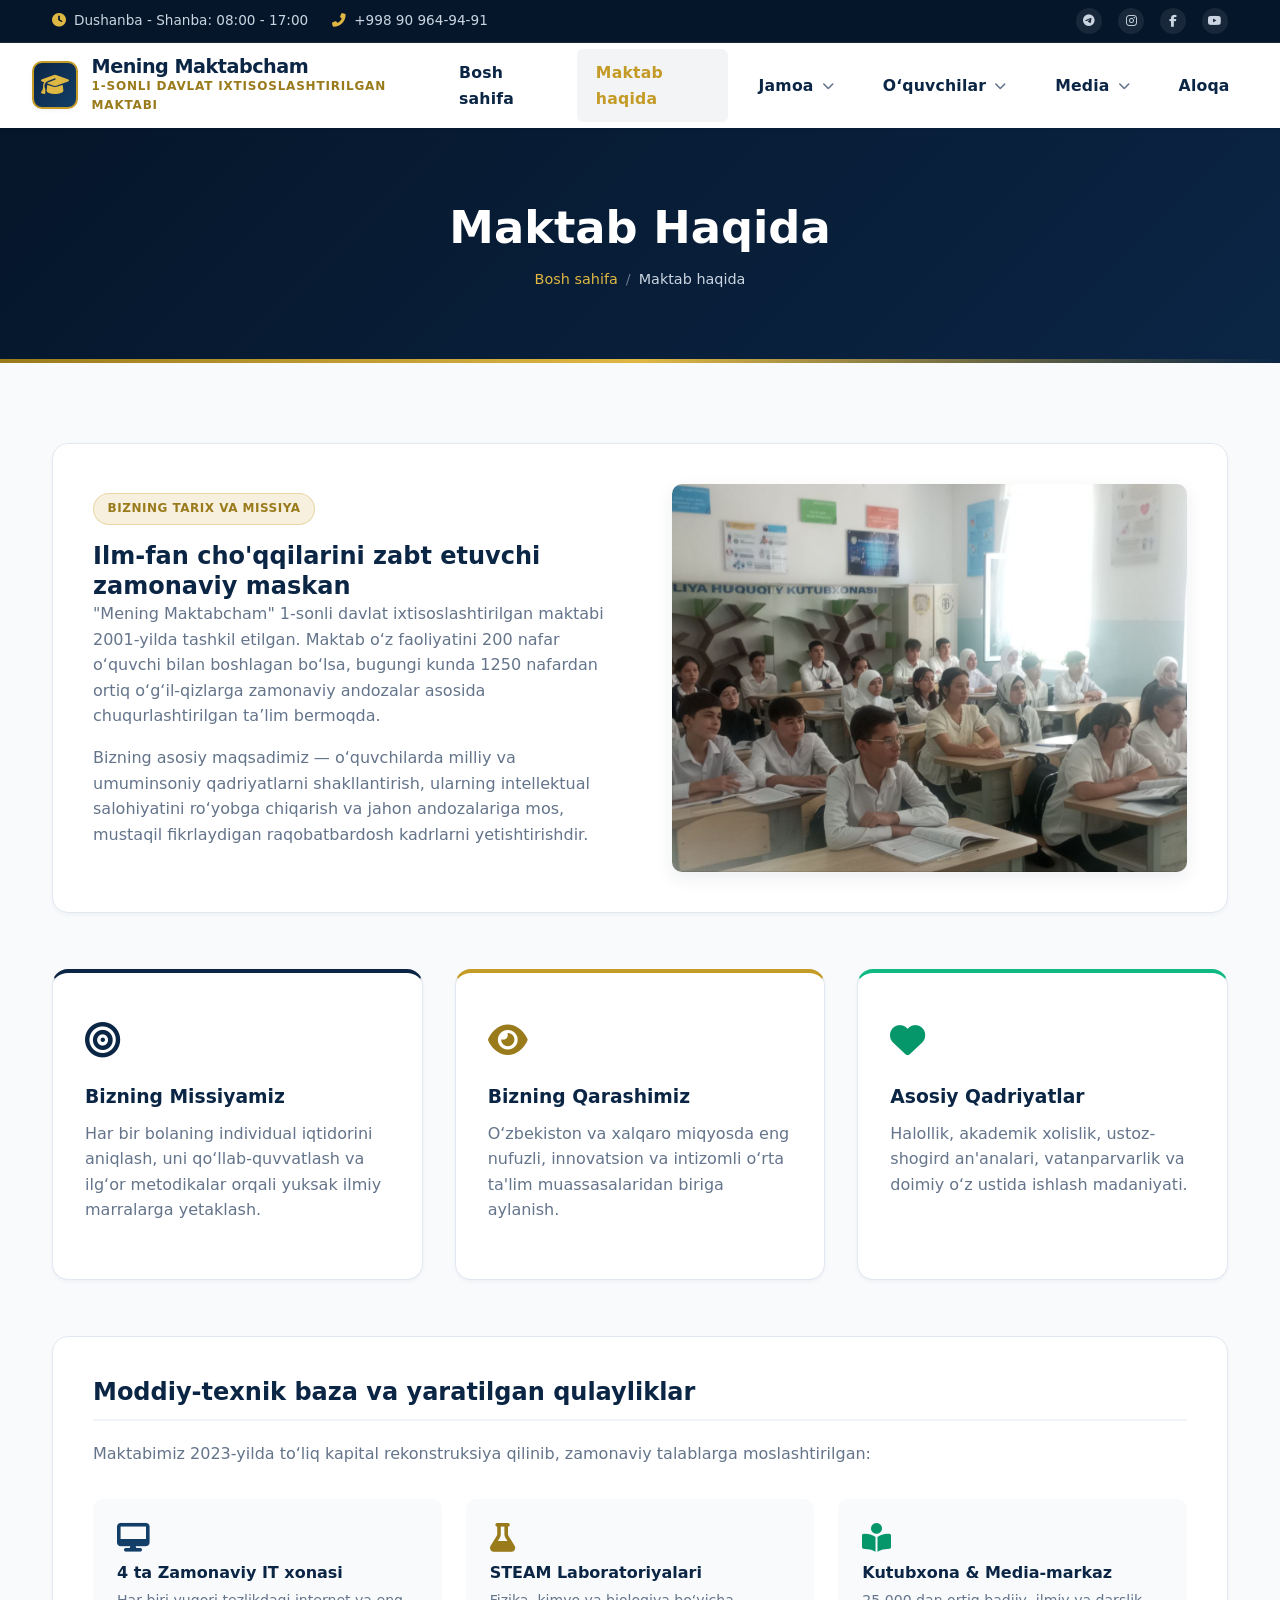
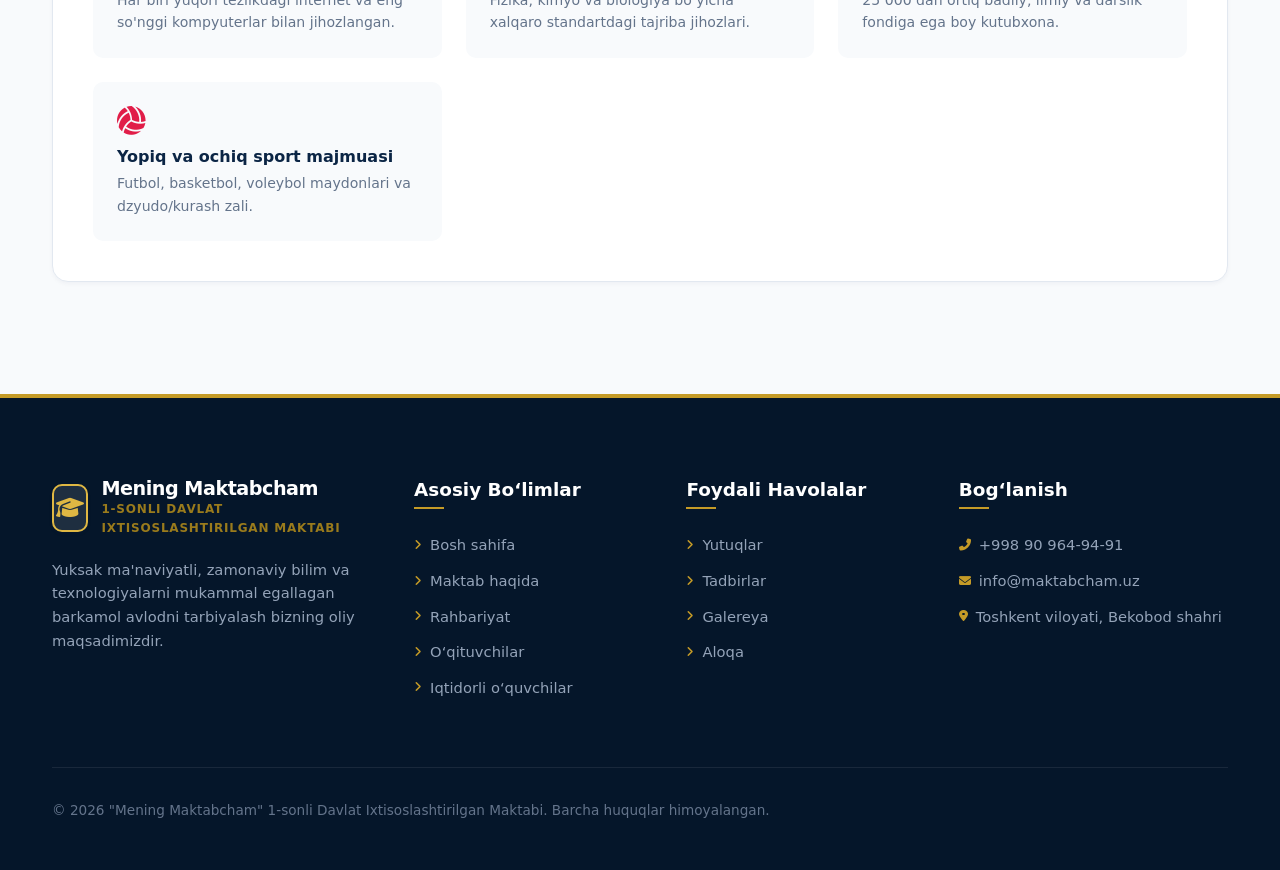
==== about.html @ 2c8b7057 "Add files via upload" ====
<!DOCTYPE html>
<html lang="uz">
<head>
  <meta charset="UTF-8">
  <meta name="viewport" content="width=device-width, initial-scale=1.0">
  <title>Maktab Haqida — Mening Maktabcham</title>
  <link rel="icon" type="image/svg+xml" href="data:image/svg+xml,<svg xmlns='http://www.w3.org/2000/svg' viewBox='0 0 24 24' fill='%23C59B27'><path d='M12 3L1 9l4 2.18v6L12 21l7-3.82v-6l2-1.09V17h2V9L12 3zm6.82 6L12 12.72 5.18 9 12 5.28 18.82 9zM17 15.99l-5 2.73-5-2.73v-3.72L12 15l5-2.73v3.72z'/></svg>">
  <link rel="stylesheet" href="https://cdnjs.cloudflare.com/ajax/libs/font-awesome/6.5.1/css/all.min.css">
  <link rel="stylesheet" href="css/style.css">
  <link rel="stylesheet" href="css/responsive.css">
</head>
<body>

  <!-- TOPBAR -->
  <div class="topbar">
    <div class="container">
      <div class="topbar-info">
        <span><i class="fas fa-clock"></i> Dushanba - Shanba: 08:00 - 17:00</span>
        <a href="tel:+998909649491"><i class="fas fa-phone-alt"></i> +998 90 964-94-91</a>
      </div>
      <div class="topbar-social">
        <a href="https://t.me" target="_blank"><i class="fab fa-telegram-plane"></i></a>
        <a href="https://instagram.com" target="_blank"><i class="fab fa-instagram"></i></a>
        <a href="https://facebook.com" target="_blank"><i class="fab fa-facebook-f"></i></a>
        <a href="https://youtube.com" target="_blank"><i class="fab fa-youtube"></i></a>
      </div>
    </div>
  </div>

  <!-- NAVBAR -->
  <header class="navbar-wrapper">
    <div class="container">
      <nav class="navbar">
        <a href="index.html" class="logo">
          <div class="logo-icon"><i class="fas fa-graduation-cap"></i></div>
          <div class="logo-text">
            <span class="logo-title">Mening Maktabcham</span>
            <span class="logo-subtitle">1-sonli Davlat Ixtisoslashtirilgan Maktabi</span>
          </div>
        </a>

        <ul class="nav-menu">
          <li class="nav-item"><a href="index.html" class="nav-link">Bosh sahifa</a></li>
          <li class="nav-item active"><a href="about.html" class="nav-link">Maktab haqida</a></li>
          <li class="nav-item has-dropdown">
            <a href="#" class="nav-link">Jamoa <i class="fas fa-chevron-down"></i></a>
            <ul class="dropdown-menu">
              <li><a href="management.html" class="dropdown-item"><i class="fas fa-user-tie"></i> Rahbariyat</a></li>
              <li><a href="teachers.html" class="dropdown-item"><i class="fas fa-chalkboard-teacher"></i> O‘qituvchilar</a></li>
            </ul>
          </li>
          <li class="nav-item has-dropdown">
            <a href="#" class="nav-link">O‘quvchilar <i class="fas fa-chevron-down"></i></a>
            <ul class="dropdown-menu">
              <li><a href="students.html" class="dropdown-item"><i class="fas fa-user-graduate"></i> Iqtidorli o‘quvchilar</a></li>
              <li><a href="achievements.html" class="dropdown-item"><i class="fas fa-award"></i> Yutuqlar</a></li>
              <li><a href="events.html" class="dropdown-item"><i class="fas fa-calendar-alt"></i> Tadbirlar</a></li>
            </ul>
          </li>
          <li class="nav-item has-dropdown">
            <a href="#" class="nav-link">Media <i class="fas fa-chevron-down"></i></a>
            <ul class="dropdown-menu">
              <li><a href="gallery.html" class="dropdown-item"><i class="fas fa-images"></i> Galereya</a></li>
            </ul>
          </li>
          <li class="nav-item"><a href="contact.html" class="nav-link">Aloqa</a></li>
        </ul>

        <div class="nav-actions">
          <button class="mobile-toggle" aria-label="Menyuni ochish"><i class="fas fa-bars"></i></button>
        </div>
      </nav>
    </div>
  </header>

  <!-- PAGE HEADER -->
  <section class="page-header">
    <div class="container">
      <h1 class="page-header-title">Maktab Haqida</h1>
      <div class="page-breadcrumbs">
        <a href="index.html">Bosh sahifa</a>
        <span class="sep">/</span>
        <span>Maktab haqida</span>
      </div>
    </div>
  </section>

  <!-- ASOSIY MAZMUN -->
  <main style="padding: 5rem 0;">
    <div class="container">
      
      <!-- Umumiy Ma'lumot -->
      <div class="content-box">
        <div class="about-grid">
          <div>
            <span class="badge badge-gold" style="margin-bottom: 1rem;">Bizning Tarix va Missiya</span>
            <h2>Ilm-fan cho'qqilarini zabt etuvchi zamonaviy maskan</h2>
            <p>
              "Mening Maktabcham" 1-sonli davlat ixtisoslashtirilgan maktabi 2001-yilda tashkil etilgan. Maktab o‘z faoliyatini 200 nafar o‘quvchi bilan boshlagan bo‘lsa, bugungi kunda 1250 nafardan ortiq o‘g‘il-qizlarga zamonaviy andozalar asosida chuqurlashtirilgan ta’lim bermoqda.
            </p>
            <p>
              Bizning asosiy maqsadimiz — o‘quvchilarda milliy va umuminsoniy qadriyatlarni shakllantirish, ularning intellektual salohiyatini ro‘yobga chiqarish va jahon andozalariga mos, mustaqil fikrlaydigan raqobatbardosh kadrlarni yetishtirishdir.
            </p>
          </div>
          <div>
            <img src="images/sinfxona-kutubxona-dars.jpg" alt="Maktab o'quvchilari dars jarayonida" style="border-radius: var(--radius-md); box-shadow: var(--shadow-md);">
          </div>
        </div>
      </div>

      <!-- Missiya, Qarash va Qadriyatlar (3 ta Ustun) -->
      <div style="display: grid; grid-template-columns: repeat(auto-fit, minmax(300px, 1fr)); gap: 2rem; margin: 3.5rem 0;">
        <div style="background: var(--bg-white); padding: 2.5rem 2rem; border-radius: var(--radius-lg); border: 1px solid var(--card-border); border-top: 4px solid var(--navy-primary); box-shadow: var(--shadow-sm);">
          <div style="font-size: 2.2rem; color: var(--navy-primary); margin-bottom: 1rem;"><i class="fas fa-bullseye"></i></div>
          <h3 style="margin-bottom: 0.75rem;">Bizning Missiyamiz</h3>
          <p>Har bir bolaning individual iqtidorini aniqlash, uni qo‘llab-quvvatlash va ilg‘or metodikalar orqali yuksak ilmiy marralarga yetaklash.</p>
        </div>

        <div style="background: var(--bg-white); padding: 2.5rem 2rem; border-radius: var(--radius-lg); border: 1px solid var(--card-border); border-top: 4px solid var(--gold-primary); box-shadow: var(--shadow-sm);">
          <div style="font-size: 2.2rem; color: var(--gold-dark); margin-bottom: 1rem;"><i class="fas fa-eye"></i></div>
          <h3 style="margin-bottom: 0.75rem;">Bizning Qarashimiz</h3>
          <p>O‘zbekiston va xalqaro miqyosda eng nufuzli, innovatsion va intizomli o‘rta ta'lim muassasalaridan biriga aylanish.</p>
        </div>

        <div style="background: var(--bg-white); padding: 2.5rem 2rem; border-radius: var(--radius-lg); border: 1px solid var(--card-border); border-top: 4px solid var(--emerald); box-shadow: var(--shadow-sm);">
          <div style="font-size: 2.2rem; color: var(--emerald-dark); margin-bottom: 1rem;"><i class="fas fa-heart"></i></div>
          <h3 style="margin-bottom: 0.75rem;">Asosiy Qadriyatlar</h3>
          <p>Halollik, akademik xolislik, ustoz-shogird an'analari, vatanparvarlik va doimiy o‘z ustida ishlash madaniyati.</p>
        </div>
      </div>

      <!-- Moddiy-texnik baza -->
      <div class="content-box">
        <h3>Moddiy-texnik baza va yaratilgan qulayliklar</h3>
        <p>Maktabimiz 2023-yilda to‘liq kapital rekonstruksiya qilinib, zamonaviy talablarga moslashtirilgan:</p>
        
        <div style="display: grid; grid-template-columns: repeat(auto-fit, minmax(260px, 1fr)); gap: 1.5rem; margin-top: 2rem;">
          <div style="background: var(--bg-light); padding: 1.5rem; border-radius: var(--radius-md);">
            <i class="fas fa-desktop" style="font-size: 1.8rem; color: var(--navy-light); margin-bottom: 0.75rem;"></i>
            <h4 style="margin-bottom: 0.35rem;">4 ta Zamonaviy IT xonasi</h4>
            <p style="font-size: 0.88rem; margin: 0;">Har biri yuqori tezlikdagi internet va eng so'nggi kompyuterlar bilan jihozlangan.</p>
          </div>

          <div style="background: var(--bg-light); padding: 1.5rem; border-radius: var(--radius-md);">
            <i class="fas fa-flask" style="font-size: 1.8rem; color: var(--gold-dark); margin-bottom: 0.75rem;"></i>
            <h4 style="margin-bottom: 0.35rem;">STEAM Laboratoriyalari</h4>
            <p style="font-size: 0.88rem; margin: 0;">Fizika, kimyo va biologiya bo‘yicha xalqaro standartdagi tajriba jihozlari.</p>
          </div>

          <div style="background: var(--bg-light); padding: 1.5rem; border-radius: var(--radius-md);">
            <i class="fas fa-book-reader" style="font-size: 1.8rem; color: var(--emerald-dark); margin-bottom: 0.75rem;"></i>
            <h4 style="margin-bottom: 0.35rem;">Kutubxona & Media-markaz</h4>
            <p style="font-size: 0.88rem; margin: 0;">25 000 dan ortiq badiiy, ilmiy va darslik fondiga ega boy kutubxona.</p>
          </div>

          <div style="background: var(--bg-light); padding: 1.5rem; border-radius: var(--radius-md);">
            <i class="fas fa-volleyball-ball" style="font-size: 1.8rem; color: #e11d48; margin-bottom: 0.75rem;"></i>
            <h4 style="margin-bottom: 0.35rem;">Yopiq va ochiq sport majmuasi</h4>
            <p style="font-size: 0.88rem; margin: 0;">Futbol, basketbol, voleybol maydonlari va dzyudo/kurash zali.</p>
          </div>
        </div>
      </div>

    </div>
  </main>

  <!-- FOOTER -->
  <footer class="footer">
    <div class="container">
      <div class="footer-grid">
        <div class="footer-brand">
          <a href="index.html" class="logo">
            <div class="logo-icon" style="background: rgba(255,255,255,0.1); border-color: var(--gold-light);">
              <i class="fas fa-graduation-cap"></i>
            </div>
            <div class="logo-text">
              <span class="logo-title">Mening Maktabcham</span>
              <span class="logo-subtitle">1-sonli Davlat Ixtisoslashtirilgan Maktabi</span>
            </div>
          </a>
          <p>Yuksak ma'naviyatli, zamonaviy bilim va texnologiyalarni mukammal egallagan barkamol avlodni tarbiyalash bizning oliy maqsadimizdir.</p>
        </div>

        <div class="footer-col">
          <h4>Asosiy Bo‘limlar</h4>
          <ul class="footer-links">
            <li><a href="index.html"><i class="fas fa-angle-right"></i> Bosh sahifa</a></li>
            <li><a href="about.html"><i class="fas fa-angle-right"></i> Maktab haqida</a></li>
            <li><a href="management.html"><i class="fas fa-angle-right"></i> Rahbariyat</a></li>
            <li><a href="teachers.html"><i class="fas fa-angle-right"></i> O‘qituvchilar</a></li>
            <li><a href="students.html"><i class="fas fa-angle-right"></i> Iqtidorli o‘quvchilar</a></li>
          </ul>
        </div>

        <div class="footer-col">
          <h4>Foydali Havolalar</h4>
          <ul class="footer-links">
            <li><a href="achievements.html"><i class="fas fa-angle-right"></i> Yutuqlar</a></li>
            <li><a href="events.html"><i class="fas fa-angle-right"></i> Tadbirlar</a></li>
            <li><a href="gallery.html"><i class="fas fa-angle-right"></i> Galereya</a></li>
            <li><a href="contact.html"><i class="fas fa-angle-right"></i> Aloqa</a></li>
          </ul>
        </div>

        <div class="footer-col">
          <h4>Bog‘lanish</h4>
          <ul class="footer-links">
            <li><a href="tel:+998909649491"><i class="fas fa-phone-alt"></i> +998 90 964-94-91</a></li>
            <li><a href="mailto:info@maktabcham.uz"><i class="fas fa-envelope"></i> info@maktabcham.uz</a></li>
            <li><a href="#"><i class="fas fa-map-marker-alt"></i> Toshkent viloyati, Bekobod shahri</a></li>
          </ul>
        </div>
      </div>

      <div class="footer-bottom">
        <p>&copy; 2026 "Mening Maktabcham" 1-sonli Davlat Ixtisoslashtirilgan Maktabi. Barcha huquqlar himoyalangan.</p>
      </div>
    </div>
  </footer>

  <script src="js/main.js"></script>
</body>
</html>
---- css/style.css ----
/* ==========================================================================
   MENING MAKTABCHAM - Modern Academic Style
   Asosiy CSS fayli
   ========================================================================== */

/* Lokal Zamonaviy Tizim Shriftlari (Sakrash va kechikishlarni bartaraf etish uchun) */
:root {
  /* Asosiy Ranglar */
  --navy-primary: #0B2545;
  --navy-dark: #05162A;
  --navy-light: #133E68;
  --navy-soft: #1D4E89;
  
  /* Accent Ranglar */
  --gold-primary: #C59B27;
  --gold-light: #DFB743;
  --gold-dark: #9A7B1C;
  --emerald: #10B981;
  --emerald-dark: #059669;

  /* Fon va Neytral Ranglar */
  --bg-white: #FFFFFF;
  --bg-light: #F8FAFC;
  --bg-gray: #F1F5F9;
  --card-bg: #FFFFFF;
  --card-border: #E2E8F0;
  --border-light: rgba(226, 232, 240, 0.8);

  /* Matn Ranglari */
  --text-main: #1E293B;
  --text-muted: #64748B;
  --text-light: #94A3B8;
  --text-white: #FFFFFF;

  /* Lokal Tipografiya (0ms yuklanish, FOUT/sakrash umuman bo'lmaydi) */
  --font-main: system-ui, -apple-system, 'Segoe UI', Roboto, 'Helvetica Neue', Arial, sans-serif;
  --font-serif: Georgia, 'Times New Roman', serif;
  --font-text: system-ui, -apple-system, 'Segoe UI', Roboto, 'Helvetica Neue', Arial, sans-serif;

  /* Soyalar */
  --shadow-sm: 0 2px 4px rgba(11, 37, 69, 0.04);
  --shadow-md: 0 6px 18px rgba(11, 37, 69, 0.08);
  --shadow-lg: 0 12px 28px rgba(11, 37, 69, 0.12);
  --shadow-gold: 0 4px 15px rgba(197, 155, 39, 0.25);

  /* Tranzitlar va radius */
  --radius-sm: 6px;
  --radius-md: 10px;
  --radius-lg: 16px;
  --radius-full: 9999px;
  --transition: all 0.3s cubic-bezier(0.4, 0, 0.2, 1);
}

/* Reset va baza */
* {
  margin: 0;
  padding: 0;
  box-sizing: border-box;
}

html {
  scroll-behavior: smooth;
  font-size: 16px;
}

body {
  font-family: var(--font-main);
  background-color: var(--bg-light);
  color: var(--text-main);
  line-height: 1.6;
  overflow-x: hidden;
  -webkit-font-smoothing: antialiased;
  opacity: 0;
  animation: pageFadeIn 0.3s ease-out forwards;
}

@keyframes pageFadeIn {
  from {
    opacity: 0;
    transform: translateY(6px);
  }
  to {
    opacity: 1;
    transform: translateY(0);
  }
}

body.page-exit {
  opacity: 0;
  transform: translateY(-6px);
  transition: opacity 0.22s ease, transform 0.22s ease;
}

h1, h2, h3, h4, h5, h6 {
  color: var(--navy-primary);
  font-weight: 700;
  line-height: 1.25;
}

p {
  color: var(--text-muted);
  font-family: var(--font-text);
  margin-bottom: 1rem;
}

a {
  text-decoration: none;
  color: inherit;
  transition: var(--transition);
}

ul {
  list-style: none;
}

img {
  max-width: 100%;
  height: auto;
  display: block;
}

.container {
  width: 100%;
  max-width: 1240px;
  margin: 0 auto;
  padding: 0 1.5rem;
}

/* Tugmalar & Noutlar */
.btn {
  display: inline-flex;
  align-items: center;
  justify-content: center;
  gap: 0.5rem;
  padding: 0.75rem 1.75rem;
  border-radius: var(--radius-md);
  font-family: var(--font-main);
  font-size: 0.95rem;
  font-weight: 600;
  cursor: pointer;
  transition: var(--transition);
  border: 2px solid transparent;
}

.btn-primary {
  background: linear-gradient(135deg, var(--gold-primary), var(--gold-light));
  color: var(--navy-dark);
  box-shadow: var(--shadow-gold);
}

.btn-primary:hover {
  background: linear-gradient(135deg, var(--gold-light), var(--gold-primary));
  transform: translateY(-2px);
  box-shadow: 0 6px 20px rgba(197, 155, 39, 0.35);
  color: var(--navy-dark);
}

.btn-navy {
  background-color: var(--navy-primary);
  color: var(--text-white);
}

.btn-navy:hover {
  background-color: var(--navy-light);
  transform: translateY(-2px);
  box-shadow: var(--shadow-md);
  color: var(--text-white);
}

.btn-outline {
  background-color: transparent;
  color: var(--navy-primary);
  border-color: var(--navy-primary);
}

.btn-outline:hover {
  background-color: var(--navy-primary);
  color: var(--text-white);
}

.btn-outline-white {
  background-color: transparent;
  color: var(--text-white);
  border-color: rgba(255, 255, 255, 0.6);
}

.btn-outline-white:hover {
  background-color: var(--text-white);
  color: var(--navy-primary);
}

.btn-sm {
  padding: 0.5rem 1rem;
  font-size: 0.85rem;
}

.badge {
  display: inline-flex;
  align-items: center;
  gap: 0.35rem;
  padding: 0.35rem 0.85rem;
  font-size: 0.75rem;
  font-weight: 700;
  text-transform: uppercase;
  letter-spacing: 0.5px;
  border-radius: var(--radius-full);
}

.badge-gold {
  background-color: rgba(197, 155, 39, 0.15);
  color: var(--gold-dark);
  border: 1px solid rgba(197, 155, 39, 0.3);
}

.badge-navy {
  background-color: rgba(11, 37, 69, 0.1);
  color: var(--navy-primary);
}

.badge-emerald {
  background-color: rgba(16, 185, 129, 0.12);
  color: var(--emerald-dark);
  border: 1px solid rgba(16, 185, 129, 0.25);
}

/* Sarlavhalar */
.section-header {
  text-align: center;
  max-width: 680px;
  margin: 0 auto 3.5rem auto;
}

.section-header .section-subtitle {
  display: inline-block;
  font-size: 0.85rem;
  font-weight: 700;
  text-transform: uppercase;
  letter-spacing: 1.5px;
  color: var(--gold-dark);
  margin-bottom: 0.5rem;
}

.section-header .section-title {
  font-size: 2.3rem;
  font-weight: 700;
  color: var(--navy-primary);
  margin-bottom: 1rem;
  position: relative;
}

.section-header .section-title::after {
  content: '';
  display: block;
  width: 60px;
  height: 3px;
  background: var(--gold-primary);
  margin: 0.75rem auto 0 auto;
  border-radius: var(--radius-full);
}

.section-header .section-desc {
  font-size: 1.05rem;
  color: var(--text-muted);
  line-height: 1.6;
}

/* Topbar */
.topbar {
  background-color: var(--navy-dark);
  color: #cbd5e1;
  font-size: 0.85rem;
  padding: 0.5rem 0;
  border-bottom: 1px solid rgba(255, 255, 255, 0.08);
}

.topbar .container {
  display: flex;
  justify-content: space-between;
  align-items: center;
}

.topbar-info {
  display: flex;
  align-items: center;
  gap: 1.5rem;
}

.topbar-info span, .topbar-info a {
  display: flex;
  align-items: center;
  gap: 0.5rem;
  color: #cbd5e1;
}

.topbar-info a:hover {
  color: var(--gold-light);
}

.topbar-info i {
  color: var(--gold-light);
  font-size: 0.85rem;
}

.topbar-social {
  display: flex;
  align-items: center;
  gap: 1rem;
}

.topbar-social a {
  display: inline-flex;
  align-items: center;
  justify-content: center;
  width: 26px;
  height: 26px;
  border-radius: 50%;
  background: rgba(255, 255, 255, 0.08);
  color: #cbd5e1;
  font-size: 0.75rem;
  transition: var(--transition);
}

.topbar-social a:hover {
  background: var(--gold-primary);
  color: var(--navy-dark);
  transform: translateY(-2px);
}

/* Navbar */
.navbar-wrapper {
  position: sticky;
  top: 0;
  z-index: 1000;
  background-color: var(--bg-white);
  box-shadow: var(--shadow-sm);
  transition: var(--transition);
}

.navbar-wrapper.scrolled {
  box-shadow: var(--shadow-md);
  background-color: rgba(255, 255, 255, 0.98);
  backdrop-filter: blur(8px);
}

.logo {
  display: flex;
  align-items: center;
  gap: 0.85rem;
}

.logo-icon {
  width: 48px;
  height: 48px;
  background: linear-gradient(135deg, var(--navy-primary), var(--navy-light));
  border: 2px solid var(--gold-primary);
  border-radius: var(--radius-md);
  display: flex;
  align-items: center;
  justify-content: center;
  color: var(--gold-light);
  font-size: 1.4rem;
  box-shadow: var(--shadow-sm);
}

.logo-text {
  display: flex;
  flex-direction: column;
}

.logo-title {
  font-size: 1.2rem;
  font-weight: 800;
  letter-spacing: -0.5px;
  color: var(--navy-primary);
  line-height: 1.1;
}

.logo-subtitle {
  font-size: 0.75rem;
  font-weight: 600;
  color: var(--gold-dark);
  text-transform: uppercase;
  letter-spacing: 0.8px;
}

.navbar-wrapper .container {
  max-width: 1320px;
}

.navbar {
  display: flex;
  align-items: center;
  justify-content: space-between;
  height: 85px;
}

.nav-menu {
  display: flex;
  align-items: center;
  gap: 0.75rem;
}

.nav-item {
  position: relative;
}

.nav-link {
  display: flex;
  align-items: center;
  gap: 0.5rem;
  padding: 0.7rem 1.15rem;
  font-size: 0.98rem;
  font-weight: 600;
  letter-spacing: 0.2px;
  color: var(--navy-primary);
  border-radius: var(--radius-sm);
  transition: var(--transition);
}

.nav-link i.fa-chevron-down {
  font-size: 0.75rem;
  color: var(--text-muted);
  transition: transform 0.25s ease;
}

.nav-link:hover, .nav-item.active > .nav-link {
  color: var(--gold-primary);
  background-color: rgba(11, 37, 69, 0.05);
}

.nav-item:hover > .nav-link i.fa-chevron-down {
  transform: rotate(180deg);
  color: var(--gold-primary);
}

/* Dropdown */
.dropdown-menu {
  position: absolute;
  top: 100%;
  left: 0;
  min-width: 240px;
  background-color: var(--bg-white);
  border-radius: var(--radius-md);
  box-shadow: var(--shadow-lg);
  border: 1px solid var(--card-border);
  padding: 0.65rem;
  opacity: 0;
  visibility: hidden;
  transform: translateY(10px);
  transition: var(--transition);
  z-index: 100;
}

.nav-item:hover .dropdown-menu {
  opacity: 1;
  visibility: visible;
  transform: translateY(0);
}

.dropdown-item {
  display: flex;
  align-items: center;
  gap: 0.85rem;
  padding: 0.75rem 1.15rem;
  font-size: 0.94rem;
  font-weight: 500;
  color: var(--text-main);
  border-radius: var(--radius-sm);
  transition: var(--transition);
}

.dropdown-item i {
  font-size: 0.95rem;
  width: 18px;
  color: var(--navy-light);
  transition: var(--transition);
}

.dropdown-item:hover {
  background-color: rgba(11, 37, 69, 0.05);
  color: var(--gold-dark);
  padding-left: 1.25rem;
}

.dropdown-item:hover i {
  color: var(--gold-primary);
}

.nav-actions {
  display: flex;
  align-items: center;
  gap: 1rem;
}

.mobile-toggle {
  display: none;
  background: none;
  border: none;
  font-size: 1.5rem;
  color: var(--navy-primary);
  cursor: pointer;
}

/* Hero Section */
.hero-section {
  position: relative;
  background: linear-gradient(135deg, var(--navy-dark) 0%, var(--navy-primary) 60%, var(--navy-light) 100%);
  color: var(--text-white);
  padding: 5rem 0 6rem 0;
  overflow: hidden;
}

.hero-section::before {
  content: '';
  position: absolute;
  top: 0;
  right: 0;
  width: 50%;
  height: 100%;
  background: radial-gradient(circle, rgba(197, 155, 39, 0.12) 0%, transparent 70%);
  pointer-events: none;
}

.hero-grid {
  display: grid;
  grid-template-columns: 1.15fr 0.85fr;
  align-items: center;
  gap: 3.5rem;
  position: relative;
  z-index: 2;
}

.hero-content {
  max-width: 620px;
}

.hero-badge {
  display: inline-flex;
  align-items: center;
  gap: 0.5rem;
  background: rgba(255, 255, 255, 0.1);
  border: 1px solid rgba(197, 155, 39, 0.4);
  padding: 0.4rem 1rem;
  border-radius: var(--radius-full);
  color: var(--gold-light);
  font-size: 0.85rem;
  font-weight: 600;
  margin-bottom: 1.25rem;
  backdrop-filter: blur(4px);
}

.hero-title {
  font-size: 3.2rem;
  font-weight: 800;
  line-height: 1.15;
  color: var(--text-white);
  margin-bottom: 1.25rem;
}

.hero-title span {
  color: var(--gold-light);
  font-family: var(--font-serif);
  font-style: italic;
  font-weight: 600;
}

.hero-desc {
  font-size: 1.12rem;
  color: #e2e8f0;
  line-height: 1.7;
  margin-bottom: 2rem;
}

.hero-btns {
  display: flex;
  align-items: center;
  gap: 1rem;
  flex-wrap: wrap;
  margin-bottom: 2.5rem;
}

.hero-stats-row {
  display: flex;
  align-items: center;
  gap: 2rem;
  padding-top: 1.5rem;
  border-top: 1px solid rgba(255, 255, 255, 0.15);
}

.hero-stat-item h4 {
  font-size: 1.75rem;
  font-weight: 800;
  color: var(--gold-light);
  line-height: 1;
}

.hero-stat-item p {
  font-size: 0.82rem;
  color: #cbd5e1;
  margin: 0.25rem 0 0 0;
}

.hero-media {
  position: relative;
}

.hero-img-card {
  position: relative;
  border-radius: var(--radius-lg);
  overflow: hidden;
  box-shadow: 0 20px 40px rgba(0, 0, 0, 0.35);
  border: 4px solid rgba(255, 255, 255, 0.15);
}

.hero-img-card img {
  width: 100%;
  height: 440px;
  object-fit: cover;
  transition: transform 0.5s ease;
}

.hero-img-card:hover img {
  transform: scale(1.03);
}

.hero-floating-card {
  position: absolute;
  bottom: -20px;
  left: -25px;
  background: var(--bg-white);
  color: var(--text-main);
  padding: 1.1rem 1.4rem;
  border-radius: var(--radius-md);
  box-shadow: var(--shadow-lg);
  border-left: 4px solid var(--gold-primary);
  display: flex;
  align-items: center;
  gap: 1rem;
  max-width: 270px;
}

.floating-icon {
  width: 44px;
  height: 44px;
  border-radius: 50%;
  background: rgba(197, 155, 39, 0.15);
  color: var(--gold-dark);
  display: flex;
  align-items: center;
  justify-content: center;
  font-size: 1.2rem;
}

.floating-text h5 {
  font-size: 1rem;
  margin-bottom: 0.2rem;
}

.floating-text p {
  font-size: 0.78rem;
  color: var(--text-muted);
  margin: 0;
}

/* Maktab Haqida Bo'limi */
.about-section {
  padding: 5.5rem 0;
  background-color: var(--bg-white);
}

.about-grid {
  display: grid;
  grid-template-columns: 1fr 1fr;
  align-items: center;
  gap: 4rem;
}

.about-media {
  position: relative;
}

.about-img-main {
  border-radius: var(--radius-lg);
  overflow: hidden;
  box-shadow: var(--shadow-lg);
  height: 420px;
}

.about-img-main img {
  width: 100%;
  height: 100%;
  object-fit: cover;
}

.about-experience-badge {
  position: absolute;
  top: 25px;
  right: -20px;
  background: var(--navy-primary);
  color: var(--text-white);
  padding: 1.2rem 1.5rem;
  border-radius: var(--radius-md);
  box-shadow: var(--shadow-md);
  text-align: center;
  border-bottom: 3px solid var(--gold-primary);
}

.about-experience-badge .exp-num {
  font-size: 2.2rem;
  font-weight: 800;
  color: var(--gold-light);
  line-height: 1;
}

.about-experience-badge .exp-text {
  font-size: 0.78rem;
  font-weight: 600;
  text-transform: uppercase;
  letter-spacing: 0.5px;
  display: block;
}

.about-content .subtitle {
  font-size: 0.85rem;
  font-weight: 700;
  text-transform: uppercase;
  letter-spacing: 1.5px;
  color: var(--gold-dark);
  margin-bottom: 0.5rem;
}

.about-content h2 {
  font-size: 2.3rem;
  margin-bottom: 1.25rem;
  line-height: 1.25;
}

.about-features {
  display: grid;
  grid-template-columns: 1fr 1fr;
  gap: 1.25rem;
  margin: 2rem 0;
}

.about-feature-item {
  display: flex;
  align-items: flex-start;
  gap: 0.75rem;
}

.about-feature-item i {
  color: var(--gold-primary);
  font-size: 1.2rem;
  margin-top: 0.15rem;
}

.about-feature-item h5 {
  font-size: 0.95rem;
  margin-bottom: 0.2rem;
}

.about-feature-item p {
  font-size: 0.82rem;
  margin: 0;
}

/* Statistika Barchasi (Stats Banner) */
.stats-banner {
  background: linear-gradient(135deg, var(--navy-dark), var(--navy-primary));
  color: var(--text-white);
  padding: 4rem 0;
  position: relative;
  overflow: hidden;
}

.stats-grid {
  display: grid;
  grid-template-columns: repeat(4, 1fr);
  gap: 2rem;
  text-align: center;
}

.stat-box {
  padding: 1.5rem 1rem;
  background: rgba(255, 255, 255, 0.05);
  border: 1px solid rgba(255, 255, 255, 0.1);
  border-radius: var(--radius-md);
  transition: var(--transition);
}

.stat-box:hover {
  background: rgba(255, 255, 255, 0.1);
  transform: translateY(-4px);
  border-color: rgba(197, 155, 39, 0.4);
}

.stat-icon {
  font-size: 2.2rem;
  color: var(--gold-light);
  margin-bottom: 0.75rem;
}

.stat-number {
  font-size: 2.7rem;
  font-weight: 800;
  line-height: 1;
  color: var(--text-white);
  margin-bottom: 0.35rem;
}

.stat-label {
  font-size: 0.95rem;
  color: #cbd5e1;
  font-weight: 500;
}

/* Rahbariyat */
.management-section {
  padding: 5.5rem 0;
  background-color: var(--bg-light);
}

.leadership-grid {
  display: grid;
  grid-template-columns: repeat(auto-fit, minmax(270px, 1fr));
  gap: 2rem;
}

.leader-card {
  background: var(--bg-white);
  border-radius: var(--radius-lg);
  overflow: hidden;
  box-shadow: var(--shadow-sm);
  border: 1px solid var(--card-border);
  transition: var(--transition);
  position: relative;
}

.leader-card:hover {
  transform: translateY(-6px);
  box-shadow: var(--shadow-lg);
  border-color: var(--gold-light);
}

.leader-img-wrapper {
  position: relative;
  height: 320px;
  overflow: hidden;
  background-color: var(--bg-gray);
}

.leader-img-wrapper img {
  width: 100%;
  height: 100%;
  object-fit: cover;
  transition: transform 0.4s ease;
}

.leader-card:hover .leader-img-wrapper img {
  transform: scale(1.05);
}

.leader-info {
  padding: 1.5rem;
}

.leader-role {
  font-size: 0.8rem;
  font-weight: 700;
  text-transform: uppercase;
  letter-spacing: 0.8px;
  color: var(--gold-dark);
  margin-bottom: 0.4rem;
  display: block;
}

.leader-name {
  font-size: 1.25rem;
  margin-bottom: 0.5rem;
  color: var(--navy-primary);
}

.leader-meta {
  border-top: 1px solid var(--card-border);
  padding-top: 0.85rem;
  margin-top: 0.85rem;
  font-size: 0.85rem;
  color: var(--text-muted);
  display: flex;
  flex-direction: column;
  gap: 0.35rem;
}

.leader-meta span {
  display: flex;
  align-items: center;
  gap: 0.5rem;
}

.leader-meta i {
  color: var(--navy-light);
  width: 16px;
}

/* Iqtidorli O'quvchilar */
.students-section {
  padding: 5.5rem 0;
  background-color: var(--bg-white);
}

.students-grid {
  display: grid;
  grid-template-columns: repeat(auto-fit, minmax(270px, 1fr));
  gap: 2rem;
}

.student-card {
  background: var(--bg-white);
  border-radius: var(--radius-lg);
  overflow: hidden;
  border: 1px solid var(--card-border);
  box-shadow: var(--shadow-sm);
  transition: var(--transition);
  display: flex;
  flex-direction: column;
}

.student-card:hover {
  transform: translateY(-5px);
  box-shadow: var(--shadow-lg);
  border-color: rgba(197, 155, 39, 0.4);
}

.student-header {
  position: relative;
  height: 240px;
  overflow: hidden;
  background-color: var(--bg-gray);
}

.student-header img {
  width: 100%;
  height: 100%;
  object-fit: cover;
  transition: transform 0.4s ease;
}

.student-card:hover .student-header img {
  transform: scale(1.05);
}

.student-grade-badge {
  position: absolute;
  top: 12px;
  right: 12px;
  background: var(--navy-primary);
  color: var(--gold-light);
  font-size: 0.75rem;
  font-weight: 700;
  padding: 0.3rem 0.75rem;
  border-radius: var(--radius-full);
  box-shadow: var(--shadow-sm);
}

.student-body {
  padding: 1.5rem;
  flex: 1;
  display: flex;
  flex-direction: column;
}

.student-field {
  font-size: 0.8rem;
  font-weight: 700;
  color: var(--emerald-dark);
  text-transform: uppercase;
  letter-spacing: 0.5px;
  margin-bottom: 0.35rem;
  display: flex;
  align-items: center;
  gap: 0.35rem;
}

.student-name {
  font-size: 1.15rem;
  font-weight: 700;
  margin-bottom: 0.75rem;
  color: var(--navy-primary);
}

.student-achievement {
  background: var(--bg-light);
  border-radius: var(--radius-sm);
  padding: 0.75rem;
  border-left: 3px solid var(--gold-primary);
  font-size: 0.85rem;
  color: var(--text-main);
  margin-top: auto;
}

.student-achievement i {
  color: var(--gold-primary);
  margin-right: 0.35rem;
}

/* Yutuqlar */
.achievements-section {
  padding: 5.5rem 0;
  background-color: var(--bg-light);
}

.achievements-tabs {
  display: flex;
  justify-content: center;
  gap: 0.75rem;
  margin-bottom: 2.5rem;
  flex-wrap: wrap;
}

.tab-btn {
  background: var(--bg-white);
  border: 1px solid var(--card-border);
  color: var(--navy-primary);
  padding: 0.65rem 1.4rem;
  border-radius: var(--radius-full);
  font-size: 0.9rem;
  font-weight: 600;
  cursor: pointer;
  transition: var(--transition);
}

.tab-btn:hover, .tab-btn.active {
  background: var(--navy-primary);
  color: var(--text-white);
  border-color: var(--navy-primary);
  box-shadow: var(--shadow-sm);
}

.achievements-grid {
  display: grid;
  grid-template-columns: repeat(auto-fit, minmax(320px, 1fr));
  gap: 1.75rem;
}

.achievement-card {
  background: var(--bg-white);
  border-radius: var(--radius-lg);
  padding: 1.75rem;
  border: 1px solid var(--card-border);
  box-shadow: var(--shadow-sm);
  transition: var(--transition);
  display: flex;
  gap: 1.25rem;
  align-items: flex-start;
}

.achievement-card:hover {
  transform: translateY(-4px);
  box-shadow: var(--shadow-md);
  border-color: var(--gold-light);
}

.achieve-icon-box {
  width: 54px;
  height: 54px;
  border-radius: var(--radius-md);
  background: linear-gradient(135deg, rgba(197, 155, 39, 0.15), rgba(11, 37, 69, 0.08));
  display: flex;
  align-items: center;
  justify-content: center;
  font-size: 1.5rem;
  color: var(--gold-dark);
  flex-shrink: 0;
}

.achieve-content h4 {
  font-size: 1.1rem;
  margin-bottom: 0.35rem;
}

.achieve-content p {
  font-size: 0.88rem;
  margin-bottom: 0.5rem;
}

.achieve-date {
  font-size: 0.78rem;
  color: var(--text-light);
  font-weight: 600;
  display: flex;
  align-items: center;
  gap: 0.3rem;
}

/* Galereya */
.gallery-section {
  padding: 5.5rem 0;
  background-color: var(--bg-white);
}

.gallery-filters {
  display: flex;
  justify-content: center;
  gap: 0.5rem;
  margin-bottom: 2.5rem;
  flex-wrap: wrap;
}

.filter-btn {
  padding: 0.5rem 1.2rem;
  background: transparent;
  border: 1px solid var(--card-border);
  border-radius: var(--radius-full);
  font-size: 0.85rem;
  font-weight: 600;
  color: var(--text-muted);
  cursor: pointer;
  transition: var(--transition);
}

.filter-btn:hover, .filter-btn.active {
  background: var(--navy-primary);
  color: var(--text-white);
  border-color: var(--navy-primary);
}

.gallery-grid {
  display: grid;
  grid-template-columns: repeat(auto-fill, minmax(280px, 1fr));
  gap: 1.5rem;
}

.gallery-item {
  position: relative;
  border-radius: var(--radius-md);
  overflow: hidden;
  height: 240px;
  box-shadow: var(--shadow-sm);
  cursor: pointer;
}

.gallery-item img {
  width: 100%;
  height: 100%;
  object-fit: cover;
  transition: transform 0.5s ease;
}

.gallery-overlay {
  position: absolute;
  top: 0;
  left: 0;
  width: 100%;
  height: 100%;
  background: linear-gradient(to top, rgba(11, 37, 69, 0.85) 0%, transparent 60%);
  opacity: 0;
  display: flex;
  flex-direction: column;
  justify-content: flex-end;
  padding: 1.25rem;
  transition: var(--transition);
}

.gallery-item:hover .gallery-overlay {
  opacity: 1;
}

.gallery-item:hover img {
  transform: scale(1.08);
}

.gallery-overlay h5 {
  color: var(--text-white);
  font-size: 1rem;
  margin-bottom: 0.25rem;
}

.gallery-overlay span {
  color: var(--gold-light);
  font-size: 0.78rem;
  font-weight: 600;
}

.gallery-zoom-icon {
  position: absolute;
  top: 15px;
  right: 15px;
  width: 36px;
  height: 36px;
  border-radius: 50%;
  background: rgba(255, 255, 255, 0.2);
  backdrop-filter: blur(4px);
  color: var(--text-white);
  display: flex;
  align-items: center;
  justify-content: center;
}

/* Lightbox Modal */
.lightbox-modal {
  display: none;
  position: fixed;
  top: 0;
  left: 0;
  width: 100%;
  height: 100%;
  background: rgba(5, 22, 42, 0.95);
  z-index: 2000;
  justify-content: center;
  align-items: center;
  padding: 2rem;
}

.lightbox-modal.active {
  display: flex;
}

.lightbox-content {
  position: relative;
  max-width: 900px;
  width: 100%;
  text-align: center;
}

.lightbox-content img {
  max-height: 80vh;
  max-width: 100%;
  margin: 0 auto;
  border-radius: var(--radius-md);
  box-shadow: 0 10px 30px rgba(0, 0, 0, 0.5);
}

.lightbox-caption {
  color: var(--text-white);
  margin-top: 1rem;
  font-size: 1.1rem;
}

.lightbox-close {
  position: absolute;
  top: -40px;
  right: 0;
  color: var(--text-white);
  font-size: 2rem;
  cursor: pointer;
}

/* Yangiliklar */
.news-section {
  padding: 5.5rem 0;
  background-color: var(--bg-light);
}

.news-grid {
  display: grid;
  grid-template-columns: repeat(auto-fit, minmax(320px, 1fr));
  gap: 2rem;
}

.news-card {
  background: var(--bg-white);
  border-radius: var(--radius-lg);
  overflow: hidden;
  box-shadow: var(--shadow-sm);
  border: 1px solid var(--card-border);
  transition: var(--transition);
  display: flex;
  flex-direction: column;
}

.news-card:hover {
  transform: translateY(-5px);
  box-shadow: var(--shadow-lg);
}

.news-img {
  height: 220px;
  overflow: hidden;
}

.news-img img {
  width: 100%;
  height: 100%;
  object-fit: cover;
  transition: transform 0.4s ease;
}

.news-card:hover .news-img img {
  transform: scale(1.05);
}

.news-content {
  padding: 1.5rem;
  display: flex;
  flex-direction: column;
  flex: 1;
}

.news-date {
  font-size: 0.8rem;
  color: var(--text-muted);
  display: flex;
  align-items: center;
  gap: 0.4rem;
  margin-bottom: 0.6rem;
}

.news-title {
  font-size: 1.18rem;
  margin-bottom: 0.75rem;
  color: var(--navy-primary);
  line-height: 1.35;
}

.news-title a:hover {
  color: var(--gold-dark);
}

.news-excerpt {
  font-size: 0.9rem;
  margin-bottom: 1.25rem;
}

.news-link {
  margin-top: auto;
  font-size: 0.88rem;
  font-weight: 700;
  color: var(--navy-light);
  display: inline-flex;
  align-items: center;
  gap: 0.35rem;
}

.news-link:hover {
  color: var(--gold-primary);
  gap: 0.6rem;
}

/* Aloqa */
.contact-section {
  padding: 5.5rem 0;
  background-color: var(--bg-white);
}

.contact-grid {
  display: grid;
  grid-template-columns: 1fr 1.25fr;
  gap: 3.5rem;
}

.contact-info-panel {
  background: linear-gradient(135deg, var(--navy-dark), var(--navy-primary));
  color: var(--text-white);
  padding: 2.5rem;
  border-radius: var(--radius-lg);
  box-shadow: var(--shadow-md);
}

.contact-info-panel h3 {
  color: var(--text-white);
  font-size: 1.7rem;
  margin-bottom: 1rem;
}

.contact-info-panel p {
  color: #cbd5e1;
  margin-bottom: 2rem;
}

.contact-list {
  display: flex;
  flex-direction: column;
  gap: 1.5rem;
  margin-bottom: 2.5rem;
}

.contact-item {
  display: flex;
  align-items: flex-start;
  gap: 1rem;
}

.contact-icon {
  width: 44px;
  height: 44px;
  border-radius: var(--radius-md);
  background: rgba(197, 155, 39, 0.2);
  color: var(--gold-light);
  display: flex;
  align-items: center;
  justify-content: center;
  font-size: 1.1rem;
  flex-shrink: 0;
}

.contact-details h5 {
  color: var(--gold-light);
  font-size: 0.9rem;
  margin-bottom: 0.2rem;
}

.contact-details p, .contact-details a {
  color: #f1f5f9;
  font-size: 0.95rem;
  margin: 0;
}

.contact-details a:hover {
  color: var(--gold-light);
}
/* Aloqa Kartalari Gridi (Formasiz toza dizayn) */
.contact-cards-grid {
  display: grid;
  grid-template-columns: repeat(auto-fit, minmax(250px, 1fr));
  gap: 1.75rem;
  margin-bottom: 3.5rem;
}

.contact-card {
  background: var(--bg-white);
  border: 1px solid var(--card-border);
  border-radius: var(--radius-lg);
  padding: 2rem 1.5rem;
  text-align: center;
  box-shadow: var(--shadow-sm);
  transition: var(--transition);
  display: flex;
  flex-direction: column;
  align-items: center;
}

.contact-card:hover {
  transform: translateY(-5px);
  box-shadow: var(--shadow-md);
  border-color: var(--gold-light);
}

.contact-card-icon {
  width: 60px;
  height: 60px;
  border-radius: 50%;
  background: linear-gradient(135deg, rgba(197, 155, 39, 0.15), rgba(11, 37, 69, 0.08));
  color: var(--gold-dark);
  display: flex;
  align-items: center;
  justify-content: center;
  font-size: 1.5rem;
  margin-bottom: 1.25rem;
}

.contact-card h4 {
  font-size: 1.2rem;
  color: var(--navy-primary);
  margin-bottom: 0.6rem;
}

.contact-card p {
  font-size: 0.92rem;
  margin-bottom: 0.35rem;
  color: var(--text-muted);
}

.contact-card p a:hover {
  color: var(--gold-primary);
}

.contact-card span {
  font-size: 0.8rem;
  color: var(--text-light);
}

.contact-social-icons {
  display: flex;
  gap: 0.75rem;
  margin-top: 0.5rem;
}

.contact-social-icons a {
  width: 40px;
  height: 40px;
  border-radius: 50%;
  background: var(--bg-light);
  border: 1px solid var(--card-border);
  color: var(--navy-primary);
  display: flex;
  align-items: center;
  justify-content: center;
  font-size: 1.1rem;
  transition: var(--transition);
}

.contact-social-icons a:hover {
  background: var(--navy-primary);
  color: var(--gold-light);
  transform: translateY(-3px);
  box-shadow: var(--shadow-sm);
}

.map-container {
  margin-top: 3.5rem;
  border-radius: var(--radius-lg);
  overflow: hidden;
  box-shadow: var(--shadow-md);
  height: 380px;
}

.map-container iframe {
  width: 100%;
  height: 100%;
  border: 0;
}

/* Footer */
.footer {
  background-color: var(--navy-dark);
  color: #94a3b8;
  padding: 5rem 0 2rem 0;
  border-top: 4px solid var(--gold-primary);
}

.footer-grid {
  display: grid;
  grid-template-columns: 1.4fr 1fr 1fr 1.2fr;
  gap: 3rem;
  margin-bottom: 3.5rem;
}

.footer-brand .logo-title {
  color: var(--text-white);
}

.footer-brand p {
  color: #94a3b8;
  margin: 1.25rem 0 1.5rem 0;
  font-size: 0.92rem;
}

.footer-social-links {
  display: flex;
  gap: 0.75rem;
}

.footer-social-links a {
  width: 36px;
  height: 36px;
  border-radius: 50%;
  background: rgba(255, 255, 255, 0.08);
  color: var(--text-white);
  display: flex;
  align-items: center;
  justify-content: center;
  transition: var(--transition);
}

.footer-social-links a:hover {
  background: var(--gold-primary);
  color: var(--navy-dark);
  transform: translateY(-3px);
}

.footer-col h4 {
  color: var(--text-white);
  font-size: 1.15rem;
  margin-bottom: 1.5rem;
  position: relative;
  padding-bottom: 0.5rem;
}

.footer-col h4::after {
  content: '';
  position: absolute;
  bottom: 0;
  left: 0;
  width: 30px;
  height: 2px;
  background: var(--gold-primary);
}

.footer-links li {
  margin-bottom: 0.75rem;
}

.footer-links a {
  color: #94a3b8;
  font-size: 0.92rem;
  display: flex;
  align-items: center;
  gap: 0.5rem;
}

.footer-links a i {
  font-size: 0.75rem;
  color: var(--gold-primary);
}

.footer-links a:hover {
  color: var(--gold-light);
  padding-left: 5px;
}

.footer-bottom {
  padding-top: 2rem;
  border-top: 1px solid rgba(255, 255, 255, 0.08);
  display: flex;
  justify-content: space-between;
  align-items: center;
  font-size: 0.85rem;
  color: #64748b;
}

.footer-bottom a {
  color: #94a3b8;
}

.footer-bottom a:hover {
  color: var(--gold-light);
}

/* Page Header (Ichki sahifalar uchun) */
.page-header {
  background: linear-gradient(135deg, var(--navy-dark) 0%, var(--navy-primary) 100%);
  color: var(--text-white);
  padding: 4.5rem 0;
  text-align: center;
  position: relative;
}

.page-header::after {
  content: '';
  position: absolute;
  bottom: 0;
  left: 0;
  width: 100%;
  height: 4px;
  background: linear-gradient(90deg, var(--gold-dark), var(--gold-light), var(--navy-primary));
}

.page-header-title {
  font-size: 2.8rem;
  color: var(--text-white);
  margin-bottom: 0.75rem;
}

.page-breadcrumbs {
  display: flex;
  justify-content: center;
  align-items: center;
  gap: 0.5rem;
  font-size: 0.9rem;
  color: #cbd5e1;
}

.page-breadcrumbs a {
  color: var(--gold-light);
}

.page-breadcrumbs a:hover {
  text-decoration: underline;
}

.page-breadcrumbs span.sep {
  color: rgba(255, 255, 255, 0.4);
}

/* Ichki sahifalar uchun maxsus kartalar va jadval */
.content-box {
  background: var(--bg-white);
  border-radius: var(--radius-lg);
  padding: 2.5rem;
  border: 1px solid var(--card-border);
  box-shadow: var(--shadow-sm);
  margin-bottom: 2rem;
}

.content-box h3 {
  font-size: 1.5rem;
  margin-bottom: 1.25rem;
  color: var(--navy-primary);
  border-bottom: 2px solid var(--bg-gray);
  padding-bottom: 0.75rem;
}

.document-item {
  display: flex;
  align-items: center;
  justify-content: space-between;
  padding: 1.25rem;
  border: 1px solid var(--card-border);
  border-radius: var(--radius-md);
  margin-bottom: 1rem;
  background: var(--bg-white);
  transition: var(--transition);
}

.document-item:hover {
  border-color: var(--gold-light);
  transform: translateX(5px);
  box-shadow: var(--shadow-sm);
}

.doc-info {
  display: flex;
  align-items: center;
  gap: 1rem;
}

.doc-icon {
  font-size: 2rem;
  color: #e11d48;
}

.doc-title {
  font-weight: 600;
  font-size: 1rem;
  color: var(--navy-primary);
  margin-bottom: 0.2rem;
}

.doc-meta {
  font-size: 0.8rem;
  color: var(--text-muted);
}
---- css/responsive.css ----
/* ==========================================================================
   MENING MAKTABCHAM - Responsive CSS
   Mobil, planshet va desktop ekranlari uchun to'liq moslashuvchanlik
   ========================================================================== */

/* --------------------------------------------------------------------------
   1. Katta Ekranlar va Desktop (min-width: 1200px)
   -------------------------------------------------------------------------- */
@media (min-width: 1200px) {
  .container {
    max-width: 1240px;
    padding: 0 2rem;
  }
}

/* --------------------------------------------------------------------------
   2. O'rta Ekranlar va Kichik Noutbuklar (max-width: 1199px)
   -------------------------------------------------------------------------- */
@media (max-width: 1199px) {
  .hero-title {
    font-size: 2.7rem;
  }

  .stats-grid {
    grid-template-columns: repeat(4, 1fr);
    gap: 1.25rem;
  }

  .stat-number {
    font-size: 2.3rem;
  }

  .hero-grid {
    gap: 2.5rem;
  }

  .about-grid {
    gap: 2.5rem;
  }
}

/* --------------------------------------------------------------------------
   3. Planshetlar (Landscape) (max-width: 1024px)
   -------------------------------------------------------------------------- */
@media (max-width: 1024px) {
  .hero-title {
    font-size: 2.4rem;
  }

  .stats-grid {
    grid-template-columns: repeat(2, 1fr);
    gap: 1.5rem;
  }

  .footer-grid {
    grid-template-columns: repeat(2, 1fr);
    gap: 2.5rem;
  }

  .contact-cards-grid {
    grid-template-columns: repeat(2, 1fr);
  }
}

/* --------------------------------------------------------------------------
   4. Planshetlar va Mobil Ekranlar (max-width: 991px)
   -------------------------------------------------------------------------- */
@media (max-width: 991px) {
  /* Navbar va Mobil Menyu */
  .navbar {
    height: 72px;
  }

  .mobile-toggle {
    display: inline-flex;
    align-items: center;
    justify-content: center;
    width: 44px;
    height: 44px;
    border-radius: var(--radius-sm);
    background: rgba(11, 37, 69, 0.05);
    color: var(--navy-primary);
    font-size: 1.4rem;
    cursor: pointer;
    border: none;
    transition: var(--transition);
  }

  .mobile-toggle:hover {
    background: rgba(11, 37, 69, 0.1);
  }

  .nav-menu {
    position: fixed;
    top: 0;
    right: -100%;
    width: min(340px, 85vw);
    height: 100vh;
    background-color: var(--bg-white);
    flex-direction: column;
    align-items: stretch;
    padding: 4.5rem 1.25rem 2.5rem 1.25rem;
    box-shadow: -8px 0 30px rgba(0, 0, 0, 0.2);
    transition: right 0.35s cubic-bezier(0.4, 0, 0.2, 1);
    overflow-y: auto;
    z-index: 2000;
    gap: 0;
  }

  .nav-menu.active {
    right: 0;
  }



  .nav-item {
    width: 100%;
    border-bottom: 1px solid var(--card-border);
  }

  .nav-link {
    width: 100%;
    display: flex;
    justify-content: space-between;
    align-items: center;
    padding: 0.95rem 0.5rem;
    font-size: 1rem;
    font-weight: 600;
  }

  .dropdown-menu {
    position: static;
    box-shadow: none;
    border: none;
    padding: 0.25rem 0.5rem 0.5rem 1rem;
    background-color: var(--bg-light);
    border-radius: var(--radius-sm);
    display: none;
    opacity: 1;
    visibility: visible;
    transform: none;
    transition: none;
    margin-bottom: 0.5rem;
  }

  .nav-item.open > .dropdown-menu {
    display: block;
    animation: fadeIn 0.25s ease;
  }

  .nav-item.open > .nav-link i.fa-chevron-down {
    transform: rotate(180deg);
  }

  .dropdown-item {
    padding: 0.65rem 0.75rem;
    font-size: 0.92rem;
  }

  .menu-overlay {
    display: none;
    position: fixed;
    top: 0;
    left: 0;
    width: 100%;
    height: 100vh;
    background: rgba(5, 22, 42, 0.65);
    backdrop-filter: blur(3px);
    z-index: 1990;
  }

  .menu-overlay.active {
    display: block;
  }

  /* Bo'limlar Layout */
  .hero-grid {
    grid-template-columns: 1fr;
    gap: 3.5rem;
    text-align: center;
  }

  .hero-content {
    max-width: 100%;
    margin: 0 auto;
  }

  .hero-btns {
    justify-content: center;
  }

  .hero-stats-row {
    justify-content: center;
  }

  .hero-media {
    max-width: 520px;
    margin: 0 auto;
    width: 100%;
  }

  .about-grid {
    grid-template-columns: 1fr;
    gap: 3rem;
  }

  .about-media {
    max-width: 540px;
    margin: 0 auto;
    width: 100%;
  }
}

/* --------------------------------------------------------------------------
   5. Smartfonlar (Portret va Landscape) (max-width: 768px)
   -------------------------------------------------------------------------- */
@media (max-width: 768px) {
  html {
    font-size: 15px;
  }

  .topbar {
    display: none;
  }

  .navbar {
    height: 66px;
  }

  .logo-icon {
    width: 40px;
    height: 40px;
    font-size: 1.15rem;
  }

  .logo-title {
    font-size: 1.05rem;
  }

  .logo-subtitle {
    font-size: 0.65rem;
  }

  /* Hero */
  .hero-section {
    padding: 3.5rem 0 4.5rem 0;
  }

  .hero-title {
    font-size: 2.1rem;
    line-height: 1.25;
  }

  .hero-desc {
    font-size: 1rem;
    margin-bottom: 1.5rem;
  }

  .hero-img-card img {
    height: 320px;
  }

  .hero-floating-card {
    left: 10px;
    bottom: -15px;
    padding: 0.75rem 1rem;
    max-width: 230px;
  }

  .floating-icon {
    width: 36px;
    height: 36px;
    font-size: 1rem;
  }

  .floating-text h5 {
    font-size: 0.9rem;
  }

  .floating-text p {
    font-size: 0.72rem;
  }

  /* Sarlavhalar */
  .section-header {
    margin-bottom: 2.5rem;
  }

  .section-header .section-title {
    font-size: 1.9rem;
  }

  .about-content h2 {
    font-size: 1.85rem;
  }

  .about-features {
    grid-template-columns: 1fr;
    gap: 1rem;
  }

  .about-img-main {
    height: 300px;
  }

  .about-experience-badge {
    right: 10px;
    top: 10px;
    padding: 0.75rem 1rem;
  }

  .about-experience-badge .exp-num {
    font-size: 1.7rem;
  }

  /* Statistika */
  .stats-banner {
    padding: 3rem 0;
  }

  .stats-grid {
    grid-template-columns: repeat(2, 1fr);
    gap: 1rem;
  }

  .stat-box {
    padding: 1.2rem 0.75rem;
  }

  .stat-icon {
    font-size: 1.8rem;
  }

  .stat-number {
    font-size: 2.1rem;
  }

  .stat-label {
    font-size: 0.85rem;
  }

  /* Kartalar */
  .leadership-grid,
  .students-grid,
  .achievements-grid,
  .news-grid {
    grid-template-columns: 1fr;
    gap: 1.5rem;
  }

  .contact-cards-grid {
    grid-template-columns: 1fr;
    gap: 1.25rem;
  }

  .gallery-grid {
    grid-template-columns: repeat(auto-fill, minmax(240px, 1fr));
    gap: 1rem;
  }

  .gallery-item {
    height: 200px;
  }

  .map-container {
    height: 300px;
    margin-top: 2rem;
  }

  /* Footer */
  .footer {
    padding: 3.5rem 0 1.5rem 0;
  }

  .footer-grid {
    grid-template-columns: 1fr;
    gap: 2rem;
  }

  .footer-bottom {
    flex-direction: column;
    gap: 0.75rem;
    text-align: center;
  }

  .page-header {
    padding: 3.5rem 0;
  }

  .page-header-title {
    font-size: 2.1rem;
  }

  /* Lightbox */
  .lightbox-close {
    top: 15px;
    right: 20px;
    font-size: 2.5rem;
  }

  .lightbox-modal {
    padding: 1rem;
  }
}

/* --------------------------------------------------------------------------
   6. Kichik Smartfonlar (max-width: 480px)
   -------------------------------------------------------------------------- */
@media (max-width: 480px) {
  html {
    font-size: 14px;
  }

  .container {
    padding: 0 1rem;
  }

  .hero-title {
    font-size: 1.8rem;
  }

  .hero-badge {
    font-size: 0.75rem;
    padding: 0.35rem 0.75rem;
  }

  .hero-btns {
    flex-direction: column;
    width: 100%;
  }

  .hero-btns .btn {
    width: 100%;
  }

  .hero-stats-row {
    flex-direction: row;
    flex-wrap: wrap;
    justify-content: space-around;
    gap: 1.25rem;
  }

  .hero-stat-item h4 {
    font-size: 1.5rem;
  }

  .hero-img-card img {
    height: 260px;
  }

  .stats-grid {
    grid-template-columns: 1fr;
  }

  .achievements-tabs,
  .gallery-filters {
    gap: 0.4rem;
  }

  .tab-btn,
  .filter-btn {
    padding: 0.45rem 1rem;
    font-size: 0.8rem;
  }

  .contact-card {
    padding: 1.5rem 1rem;
  }

  .content-box {
    padding: 1.5rem 1.25rem;
  }
}
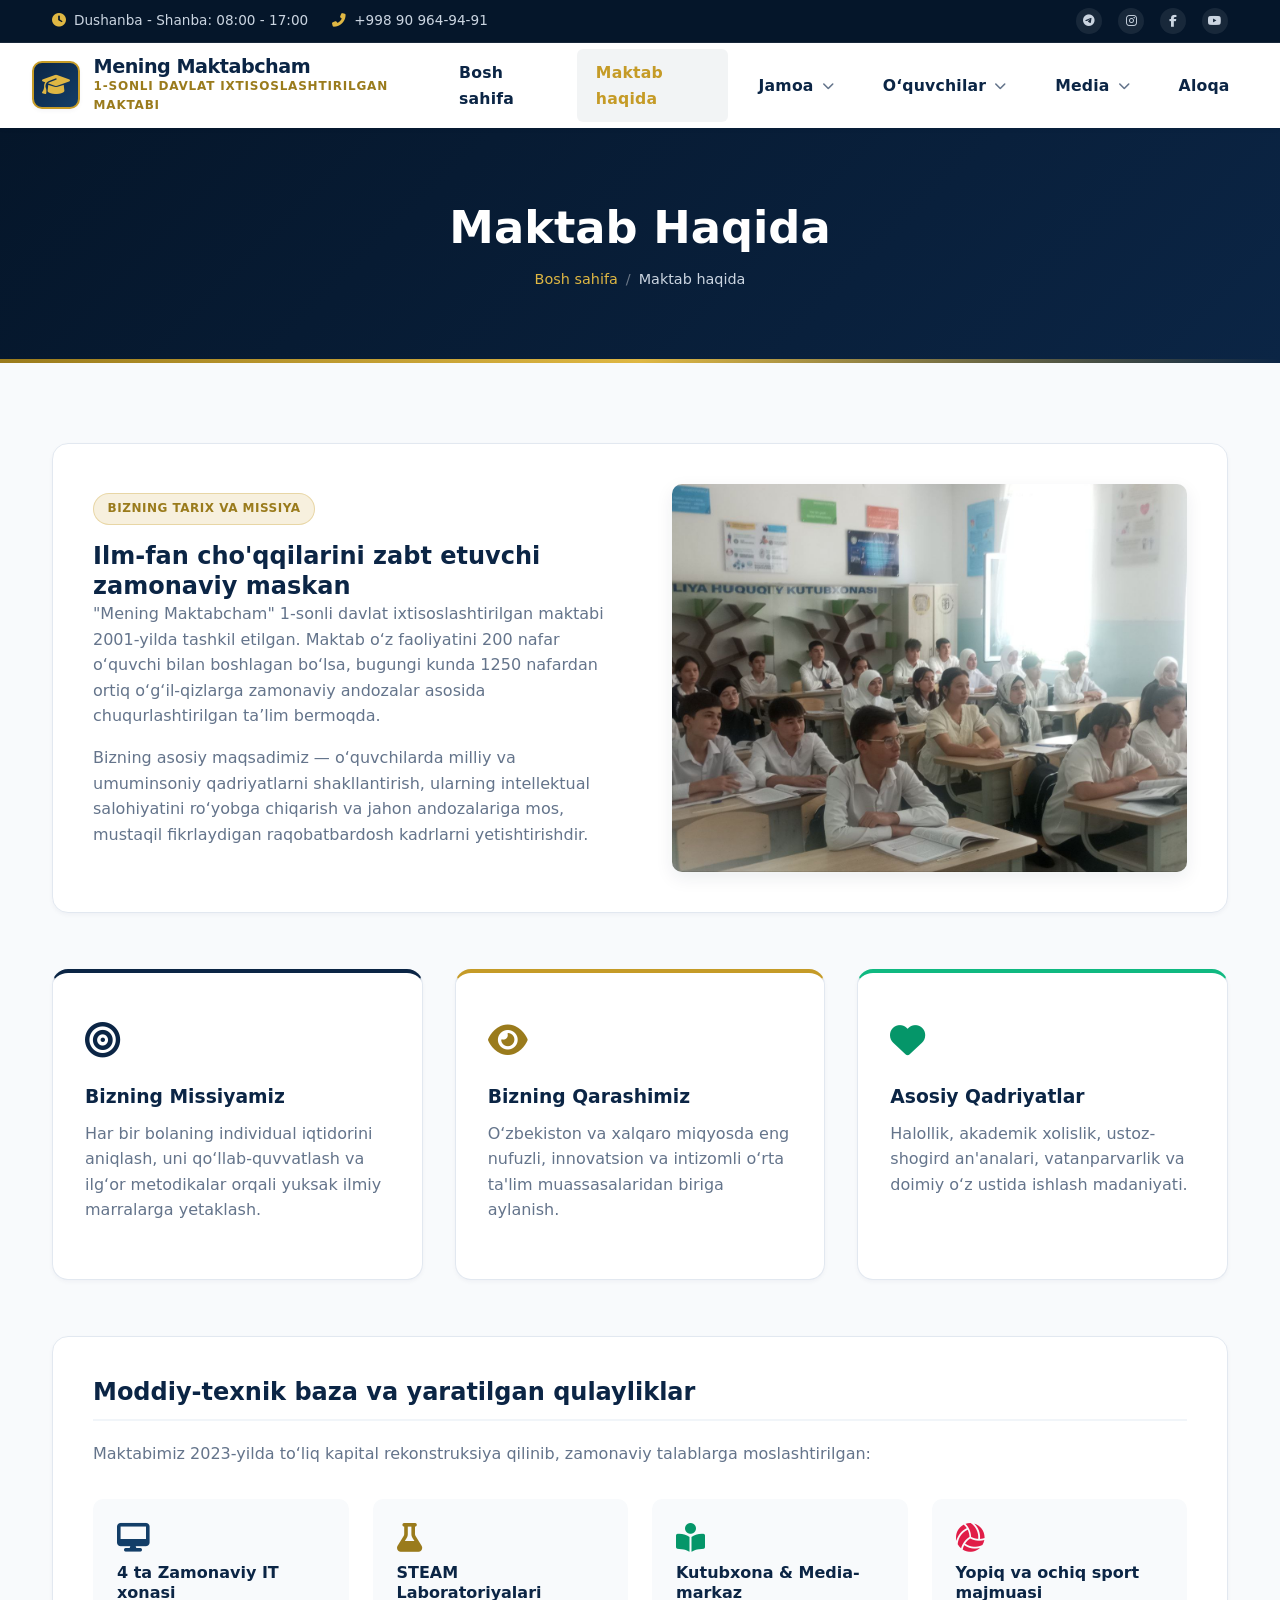
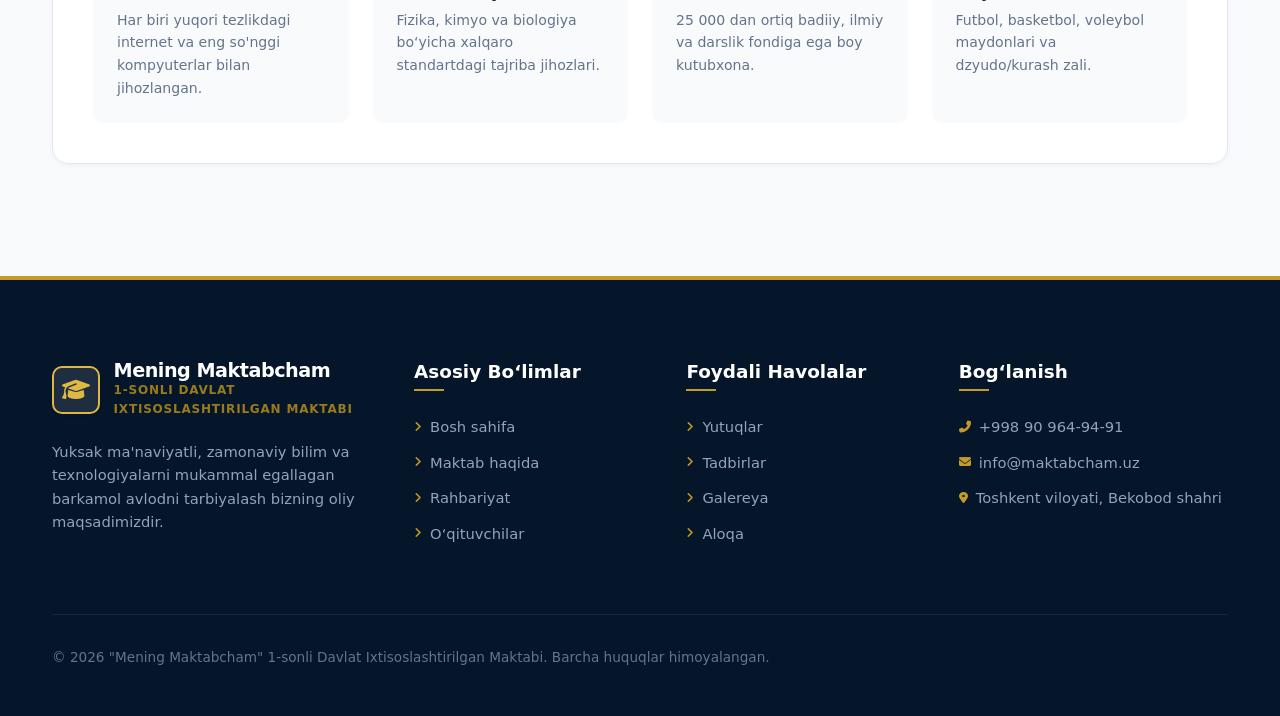
==== commit 44ef3ff5: "Sayt yangilandi va yutuqlar hamda sovrinlar qismi olib tashlandi" ====
--- a/about.html
+++ b/about.html
@@ -11,7 +11,6 @@
 </head>
 <body>
 
-  <!-- TOPBAR -->
   <div class="topbar">
     <div class="container">
       <div class="topbar-info">
@@ -27,7 +26,6 @@
     </div>
   </div>
 
-  <!-- NAVBAR -->
   <header class="navbar-wrapper">
     <div class="container">
       <nav class="navbar">
@@ -52,7 +50,6 @@
           <li class="nav-item has-dropdown">
             <a href="#" class="nav-link">O‘quvchilar <i class="fas fa-chevron-down"></i></a>
             <ul class="dropdown-menu">
-              <li><a href="students.html" class="dropdown-item"><i class="fas fa-user-graduate"></i> Iqtidorli o‘quvchilar</a></li>
               <li><a href="achievements.html" class="dropdown-item"><i class="fas fa-award"></i> Yutuqlar</a></li>
               <li><a href="events.html" class="dropdown-item"><i class="fas fa-calendar-alt"></i> Tadbirlar</a></li>
             </ul>
@@ -73,7 +70,6 @@
     </div>
   </header>
 
-  <!-- PAGE HEADER -->
   <section class="page-header">
     <div class="container">
       <h1 class="page-header-title">Maktab Haqida</h1>
@@ -85,11 +81,9 @@
     </div>
   </section>
 
-  <!-- ASOSIY MAZMUN -->
   <main style="padding: 5rem 0;">
     <div class="container">
       
-      <!-- Umumiy Ma'lumot -->
       <div class="content-box">
         <div class="about-grid">
           <div>
@@ -108,8 +102,7 @@
         </div>
       </div>
 
-      <!-- Missiya, Qarash va Qadriyatlar (3 ta Ustun) -->
-      <div style="display: grid; grid-template-columns: repeat(auto-fit, minmax(300px, 1fr)); gap: 2rem; margin: 3.5rem 0;">
+      <div class="values-grid">
         <div style="background: var(--bg-white); padding: 2.5rem 2rem; border-radius: var(--radius-lg); border: 1px solid var(--card-border); border-top: 4px solid var(--navy-primary); box-shadow: var(--shadow-sm);">
           <div style="font-size: 2.2rem; color: var(--navy-primary); margin-bottom: 1rem;"><i class="fas fa-bullseye"></i></div>
           <h3 style="margin-bottom: 0.75rem;">Bizning Missiyamiz</h3>
@@ -129,12 +122,11 @@
         </div>
       </div>
 
-      <!-- Moddiy-texnik baza -->
       <div class="content-box">
         <h3>Moddiy-texnik baza va yaratilgan qulayliklar</h3>
         <p>Maktabimiz 2023-yilda to‘liq kapital rekonstruksiya qilinib, zamonaviy talablarga moslashtirilgan:</p>
         
-        <div style="display: grid; grid-template-columns: repeat(auto-fit, minmax(260px, 1fr)); gap: 1.5rem; margin-top: 2rem;">
+        <div class="facilities-grid">
           <div style="background: var(--bg-light); padding: 1.5rem; border-radius: var(--radius-md);">
             <i class="fas fa-desktop" style="font-size: 1.8rem; color: var(--navy-light); margin-bottom: 0.75rem;"></i>
             <h4 style="margin-bottom: 0.35rem;">4 ta Zamonaviy IT xonasi</h4>
@@ -164,7 +156,6 @@
     </div>
   </main>
 
-  <!-- FOOTER -->
   <footer class="footer">
     <div class="container">
       <div class="footer-grid">
@@ -188,7 +179,6 @@
             <li><a href="about.html"><i class="fas fa-angle-right"></i> Maktab haqida</a></li>
             <li><a href="management.html"><i class="fas fa-angle-right"></i> Rahbariyat</a></li>
             <li><a href="teachers.html"><i class="fas fa-angle-right"></i> O‘qituvchilar</a></li>
-            <li><a href="students.html"><i class="fas fa-angle-right"></i> Iqtidorli o‘quvchilar</a></li>
           </ul>
         </div>
 
--- a/css/style.css
+++ b/css/style.css
@@ -1,24 +1,16 @@
-/* ==========================================================================
-   MENING MAKTABCHAM - Modern Academic Style
-   Asosiy CSS fayli
-   ========================================================================== */
-
-/* Lokal Zamonaviy Tizim Shriftlari (Sakrash va kechikishlarni bartaraf etish uchun) */
 :root {
-  /* Asosiy Ranglar */
+  --nav-height: 85px;
   --navy-primary: #0B2545;
   --navy-dark: #05162A;
   --navy-light: #133E68;
   --navy-soft: #1D4E89;
   
-  /* Accent Ranglar */
   --gold-primary: #C59B27;
   --gold-light: #DFB743;
   --gold-dark: #9A7B1C;
   --emerald: #10B981;
   --emerald-dark: #059669;
 
-  /* Fon va Neytral Ranglar */
   --bg-white: #FFFFFF;
   --bg-light: #F8FAFC;
   --bg-gray: #F1F5F9;
@@ -26,24 +18,20 @@
   --card-border: #E2E8F0;
   --border-light: rgba(226, 232, 240, 0.8);
 
-  /* Matn Ranglari */
   --text-main: #1E293B;
   --text-muted: #64748B;
   --text-light: #94A3B8;
   --text-white: #FFFFFF;
 
-  /* Lokal Tipografiya (0ms yuklanish, FOUT/sakrash umuman bo'lmaydi) */
   --font-main: system-ui, -apple-system, 'Segoe UI', Roboto, 'Helvetica Neue', Arial, sans-serif;
   --font-serif: Georgia, 'Times New Roman', serif;
   --font-text: system-ui, -apple-system, 'Segoe UI', Roboto, 'Helvetica Neue', Arial, sans-serif;
 
-  /* Soyalar */
   --shadow-sm: 0 2px 4px rgba(11, 37, 69, 0.04);
   --shadow-md: 0 6px 18px rgba(11, 37, 69, 0.08);
   --shadow-lg: 0 12px 28px rgba(11, 37, 69, 0.12);
   --shadow-gold: 0 4px 15px rgba(197, 155, 39, 0.25);
 
-  /* Tranzitlar va radius */
   --radius-sm: 6px;
   --radius-md: 10px;
   --radius-lg: 16px;
@@ -51,7 +39,6 @@
   --transition: all 0.3s cubic-bezier(0.4, 0, 0.2, 1);
 }
 
-/* Reset va baza */
 * {
   margin: 0;
   padding: 0;
@@ -61,6 +48,8 @@
 html {
   scroll-behavior: smooth;
   font-size: 16px;
+  overflow-x: clip;
+  width: 100%;
 }
 
 body {
@@ -68,8 +57,11 @@
   background-color: var(--bg-light);
   color: var(--text-main);
   line-height: 1.6;
-  overflow-x: hidden;
+  overflow-x: clip;
+  width: 100%;
+  position: relative;
   -webkit-font-smoothing: antialiased;
+  -webkit-tap-highlight-color: transparent;
   opacity: 0;
   animation: pageFadeIn 0.3s ease-out forwards;
 }
@@ -126,7 +118,6 @@
   padding: 0 1.5rem;
 }
 
-/* Tugmalar & Noutlar */
 .btn {
   display: inline-flex;
   align-items: center;
@@ -223,7 +214,6 @@
   border: 1px solid rgba(16, 185, 129, 0.25);
 }
 
-/* Sarlavhalar */
 .section-header {
   text-align: center;
   max-width: 680px;
@@ -264,7 +254,6 @@
   line-height: 1.6;
 }
 
-/* Topbar */
 .topbar {
   background-color: var(--navy-dark);
   color: #cbd5e1;
@@ -326,26 +315,28 @@
   transform: translateY(-2px);
 }
 
-/* Navbar */
 .navbar-wrapper {
+  position: -webkit-sticky;
   position: sticky;
   top: 0;
+  left: 0;
+  width: 100%;
   z-index: 1000;
   background-color: var(--bg-white);
   box-shadow: var(--shadow-sm);
-  transition: var(--transition);
+  transition: background-color 0.25s ease, box-shadow 0.25s ease;
 }
 
 .navbar-wrapper.scrolled {
-  box-shadow: var(--shadow-md);
-  background-color: rgba(255, 255, 255, 0.98);
-  backdrop-filter: blur(8px);
+  box-shadow: 0 4px 20px rgba(11, 37, 69, 0.1);
+  background-color: var(--bg-white);
 }
 
 .logo {
   display: flex;
   align-items: center;
   gap: 0.85rem;
+  min-width: 0;
 }
 
 .logo-icon {
@@ -360,11 +351,13 @@
   color: var(--gold-light);
   font-size: 1.4rem;
   box-shadow: var(--shadow-sm);
+  flex-shrink: 0;
 }
 
 .logo-text {
   display: flex;
   flex-direction: column;
+  min-width: 0;
 }
 
 .logo-title {
@@ -391,7 +384,7 @@
   display: flex;
   align-items: center;
   justify-content: space-between;
-  height: 85px;
+  height: var(--nav-height, 85px);
 }
 
 .nav-menu {
@@ -433,7 +426,6 @@
   color: var(--gold-primary);
 }
 
-/* Dropdown */
 .dropdown-menu {
   position: absolute;
   top: 100%;
@@ -501,7 +493,6 @@
   cursor: pointer;
 }
 
-/* Hero Section */
 .hero-section {
   position: relative;
   background: linear-gradient(135deg, var(--navy-dark) 0%, var(--navy-primary) 60%, var(--navy-light) 100%);
@@ -662,7 +653,6 @@
   margin: 0;
 }
 
-/* Maktab Haqida Bo'limi */
 .about-section {
   padding: 5.5rem 0;
   background-color: var(--bg-white);
@@ -764,7 +754,6 @@
   margin: 0;
 }
 
-/* Statistika Barchasi (Stats Banner) */
 .stats-banner {
   background: linear-gradient(135deg, var(--navy-dark), var(--navy-primary));
   color: var(--text-white);
@@ -814,7 +803,6 @@
   font-weight: 500;
 }
 
-/* Rahbariyat */
 .management-section {
   padding: 5.5rem 0;
   background-color: var(--bg-light);
@@ -902,7 +890,6 @@
   width: 16px;
 }
 
-/* Iqtidorli O'quvchilar */
 .students-section {
   padding: 5.5rem 0;
   background-color: var(--bg-white);
@@ -1003,7 +990,6 @@
   margin-right: 0.35rem;
 }
 
-/* Yutuqlar */
 .achievements-section {
   padding: 5.5rem 0;
   background-color: var(--bg-light);
@@ -1092,7 +1078,6 @@
   gap: 0.3rem;
 }
 
-/* Galereya */
 .gallery-section {
   padding: 5.5rem 0;
   background-color: var(--bg-white);
@@ -1196,7 +1181,6 @@
   justify-content: center;
 }
 
-/* Lightbox Modal */
 .lightbox-modal {
   display: none;
   position: fixed;
@@ -1245,7 +1229,6 @@
   cursor: pointer;
 }
 
-/* Yangiliklar */
 .news-section {
   padding: 5.5rem 0;
   background-color: var(--bg-light);
@@ -1336,7 +1319,6 @@
   gap: 0.6rem;
 }
 
-/* Aloqa */
 .contact-section {
   padding: 5.5rem 0;
   background-color: var(--bg-white);
@@ -1408,7 +1390,6 @@
 .contact-details a:hover {
   color: var(--gold-light);
 }
-/* Aloqa Kartalari Gridi (Formasiz toza dizayn) */
 .contact-cards-grid {
   display: grid;
   grid-template-columns: repeat(auto-fit, minmax(250px, 1fr));
@@ -1510,7 +1491,6 @@
   border: 0;
 }
 
-/* Footer */
 .footer {
   background-color: var(--navy-dark);
   color: #94a3b8;
@@ -1616,7 +1596,6 @@
   color: var(--gold-light);
 }
 
-/* Page Header (Ichki sahifalar uchun) */
 .page-header {
   background: linear-gradient(135deg, var(--navy-dark) 0%, var(--navy-primary) 100%);
   color: var(--text-white);
@@ -1662,7 +1641,6 @@
   color: rgba(255, 255, 255, 0.4);
 }
 
-/* Ichki sahifalar uchun maxsus kartalar va jadval */
 .content-box {
   background: var(--bg-white);
   border-radius: var(--radius-lg);
@@ -1720,3 +1698,87 @@
   font-size: 0.8rem;
   color: var(--text-muted);
 }
+
+.values-grid {
+  display: grid;
+  grid-template-columns: repeat(auto-fit, minmax(280px, 1fr));
+  gap: 2rem;
+  margin: 3.5rem 0;
+}
+
+.facilities-grid {
+  display: grid;
+  grid-template-columns: repeat(auto-fit, minmax(240px, 1fr));
+  gap: 1.5rem;
+  margin-top: 2rem;
+}
+
+.stats-cards-grid {
+  display: grid;
+  grid-template-columns: repeat(auto-fit, minmax(220px, 1fr));
+  gap: 1.5rem;
+  margin-bottom: 3.5rem;
+}
+
+.support-grid {
+  display: grid;
+  grid-template-columns: repeat(auto-fit, minmax(260px, 1fr));
+  gap: 1.5rem;
+  margin-top: 1.5rem;
+}
+
+.table-responsive {
+  width: 100%;
+  overflow-x: auto;
+  -webkit-overflow-scrolling: touch;
+  margin-top: 1.5rem;
+  border-radius: var(--radius-sm);
+}
+
+.table-responsive table {
+  min-width: 600px;
+}
+
+.mobile-menu-header {
+  display: none;
+}
+
+.mobile-menu-footer {
+  display: none;
+}
+
+.back-to-top {
+  position: fixed;
+  bottom: 25px;
+  right: 25px;
+  width: 46px;
+  height: 46px;
+  border-radius: 50%;
+  background: var(--navy-primary);
+  color: var(--gold-light);
+  border: 2px solid var(--gold-primary);
+  display: flex;
+  align-items: center;
+  justify-content: center;
+  font-size: 1.15rem;
+  box-shadow: 0 4px 15px rgba(11, 37, 69, 0.35);
+  cursor: pointer;
+  z-index: 990;
+  opacity: 0;
+  visibility: hidden;
+  transform: translateY(20px);
+  transition: var(--transition);
+}
+
+.back-to-top.active {
+  opacity: 1;
+  visibility: visible;
+  transform: translateY(0);
+}
+
+.back-to-top:hover {
+  background: var(--gold-primary);
+  color: var(--navy-dark);
+  transform: translateY(-3px);
+  box-shadow: 0 6px 20px rgba(197, 155, 39, 0.5);
+}
--- a/css/responsive.css
+++ b/css/responsive.css
@@ -1,74 +1,168 @@
-/* ==========================================================================
-   MENING MAKTABCHAM - Responsive CSS
-   Mobil, planshet va desktop ekranlari uchun to'liq moslashuvchanlik
-   ========================================================================== */
-
-/* --------------------------------------------------------------------------
-   1. Katta Ekranlar va Desktop (min-width: 1200px)
-   -------------------------------------------------------------------------- */
-@media (min-width: 1200px) {
+@media (min-width: 1400px) {
+  .container {
+    max-width: 1320px;
+    padding: 0 2.5rem;
+  }
+
+  .navbar-wrapper .container {
+    max-width: 1360px;
+  }
+
+  .hero-title {
+    font-size: 3.4rem;
+  }
+
+  .hero-desc {
+    font-size: 1.18rem;
+  }
+
+  .hero-grid {
+    gap: 4.5rem;
+  }
+
+  .about-grid {
+    gap: 4.5rem;
+  }
+
+  .news-grid {
+    grid-template-columns: repeat(3, 1fr);
+  }
+
+  .leadership-grid,
+  .students-grid {
+    grid-template-columns: repeat(3, 1fr);
+  }
+}
+
+@media (min-width: 1200px) and (max-width: 1399px) {
   .container {
     max-width: 1240px;
     padding: 0 2rem;
   }
-}
-
-/* --------------------------------------------------------------------------
-   2. O'rta Ekranlar va Kichik Noutbuklar (max-width: 1199px)
-   -------------------------------------------------------------------------- */
-@media (max-width: 1199px) {
-  .hero-title {
-    font-size: 2.7rem;
+
+  .hero-grid {
+    gap: 3.5rem;
   }
 
   .stats-grid {
     grid-template-columns: repeat(4, 1fr);
-    gap: 1.25rem;
+    gap: 1.5rem;
+  }
+
+  .footer-grid {
+    grid-template-columns: 1.4fr 1fr 1fr 1.2fr;
+    gap: 3rem;
+  }
+}
+
+@media (max-width: 1199px) {
+  .navbar {
+    height: 78px;
+  }
+
+  .nav-menu {
+    gap: 0.35rem;
+  }
+
+  .nav-link {
+    padding: 0.55rem 0.75rem;
+    font-size: 0.91rem;
+    gap: 0.35rem;
+  }
+
+  .logo {
+    gap: 0.65rem;
+  }
+
+  .logo-icon {
+    width: 42px;
+    height: 42px;
+    font-size: 1.25rem;
+  }
+
+  .logo-title {
+    font-size: 1.1rem;
+  }
+
+  .logo-subtitle {
+    font-size: 0.68rem;
+  }
+
+  .hero-title {
+    font-size: 2.5rem;
+    line-height: 1.2;
+  }
+
+  .hero-grid {
+    gap: 2.25rem;
+  }
+
+  .hero-img-card img {
+    height: 390px;
+  }
+
+  .about-grid {
+    gap: 2.5rem;
+  }
+
+  .about-img-main {
+    height: 380px;
+  }
+
+  .stats-grid {
+    grid-template-columns: repeat(4, 1fr);
+    gap: 1.1rem;
+  }
+
+  .stat-box {
+    padding: 1.25rem 0.75rem;
   }
 
   .stat-number {
     font-size: 2.3rem;
   }
 
-  .hero-grid {
+  .stat-icon {
+    font-size: 1.9rem;
+  }
+
+  .leadership-grid,
+  .students-grid {
+    grid-template-columns: repeat(3, 1fr);
+    gap: 1.5rem;
+  }
+
+  .news-grid {
+    grid-template-columns: repeat(3, 1fr);
+    gap: 1.5rem;
+  }
+
+  .achievements-grid {
+    grid-template-columns: repeat(2, 1fr);
+  }
+
+  .contact-cards-grid {
+    grid-template-columns: repeat(3, 1fr);
+    gap: 1.25rem;
+  }
+
+  .footer-grid {
+    grid-template-columns: repeat(2, 1fr);
     gap: 2.5rem;
   }
-
-  .about-grid {
-    gap: 2.5rem;
-  }
 }
 
-/* --------------------------------------------------------------------------
-   3. Planshetlar (Landscape) (max-width: 1024px)
-   -------------------------------------------------------------------------- */
-@media (max-width: 1024px) {
-  .hero-title {
-    font-size: 2.4rem;
-  }
-
-  .stats-grid {
-    grid-template-columns: repeat(2, 1fr);
-    gap: 1.5rem;
-  }
-
-  .footer-grid {
-    grid-template-columns: repeat(2, 1fr);
-    gap: 2.5rem;
-  }
-
-  .contact-cards-grid {
-    grid-template-columns: repeat(2, 1fr);
-  }
-}
-
-/* --------------------------------------------------------------------------
-   4. Planshetlar va Mobil Ekranlar (max-width: 991px)
-   -------------------------------------------------------------------------- */
 @media (max-width: 991px) {
-  /* Navbar va Mobil Menyu */
+  :root {
+    --nav-height: 72px;
+  }
+
   .navbar {
-    height: 72px;
+    height: var(--nav-height, 72px);
+  }
+
+  .nav-btn {
+    display: none !important;
   }
 
   .mobile-toggle {
@@ -78,44 +172,55 @@
     width: 44px;
     height: 44px;
     border-radius: var(--radius-sm);
-    background: rgba(11, 37, 69, 0.05);
+    background: rgba(11, 37, 69, 0.06);
     color: var(--navy-primary);
-    font-size: 1.4rem;
+    font-size: 1.35rem;
     cursor: pointer;
     border: none;
     transition: var(--transition);
-  }
-
-  .mobile-toggle:hover {
-    background: rgba(11, 37, 69, 0.1);
+    flex-shrink: 0;
+  }
+
+  .mobile-toggle:hover,
+  .mobile-toggle.active {
+    background: rgba(197, 155, 39, 0.18);
+    color: var(--gold-dark);
   }
 
   .nav-menu {
     position: fixed;
-    top: 0;
-    right: -100%;
-    width: min(340px, 85vw);
-    height: 100vh;
+    top: var(--nav-height, 72px);
+    left: 0;
+    width: 100%;
+    height: calc(100vh - var(--nav-height, 72px));
+    height: calc(100dvh - var(--nav-height, 72px));
     background-color: var(--bg-white);
     flex-direction: column;
     align-items: stretch;
-    padding: 4.5rem 1.25rem 2.5rem 1.25rem;
-    box-shadow: -8px 0 30px rgba(0, 0, 0, 0.2);
-    transition: right 0.35s cubic-bezier(0.4, 0, 0.2, 1);
+    padding: 0.75rem 1.25rem 3rem 1.25rem;
+    box-shadow: 0 15px 35px rgba(11, 37, 69, 0.12);
+    border-top: 1px solid var(--card-border);
+    transform: translateY(-8px);
+    opacity: 0;
+    visibility: hidden;
+    pointer-events: none;
+    transition: opacity 0.25s ease, transform 0.25s ease, visibility 0.25s ease;
     overflow-y: auto;
-    z-index: 2000;
+    -webkit-overflow-scrolling: touch;
+    z-index: 999;
     gap: 0;
   }
 
   .nav-menu.active {
-    right: 0;
-  }
-
-
+    transform: translateY(0);
+    opacity: 1;
+    visibility: visible;
+    pointer-events: auto;
+  }
 
   .nav-item {
     width: 100%;
-    border-bottom: 1px solid var(--card-border);
+    border-bottom: 1px solid var(--border-light);
   }
 
   .nav-link {
@@ -123,16 +228,25 @@
     display: flex;
     justify-content: space-between;
     align-items: center;
-    padding: 0.95rem 0.5rem;
+    padding: 0.85rem 0.5rem;
     font-size: 1rem;
     font-weight: 600;
+    color: var(--navy-primary);
+    min-height: 48px;
+    border-radius: var(--radius-sm);
+  }
+
+  .nav-link:hover,
+  .nav-item.active > .nav-link {
+    background-color: rgba(11, 37, 69, 0.04);
+    color: var(--gold-dark);
   }
 
   .dropdown-menu {
     position: static;
     box-shadow: none;
     border: none;
-    padding: 0.25rem 0.5rem 0.5rem 1rem;
+    padding: 0.25rem 0.5rem 0.5rem 0.75rem;
     background-color: var(--bg-light);
     border-radius: var(--radius-sm);
     display: none;
@@ -145,38 +259,107 @@
 
   .nav-item.open > .dropdown-menu {
     display: block;
-    animation: fadeIn 0.25s ease;
+    animation: fadeIn 0.2s ease;
   }
 
   .nav-item.open > .nav-link i.fa-chevron-down {
     transform: rotate(180deg);
+    color: var(--gold-primary);
   }
 
   .dropdown-item {
-    padding: 0.65rem 0.75rem;
+    padding: 0.7rem 0.75rem;
     font-size: 0.92rem;
+    min-height: 42px;
+    display: flex;
+    align-items: center;
+    color: var(--text-main);
+  }
+
+  .dropdown-item:hover {
+    color: var(--gold-dark);
+    background-color: rgba(11, 37, 69, 0.04);
+  }
+
+  .mobile-menu-footer {
+    display: flex;
+    flex-direction: column;
+    gap: 1rem;
+    margin-top: 1.25rem;
+    padding-top: 1.25rem;
+    border-top: 1px solid var(--card-border);
+  }
+
+  .mobile-menu-btn {
+    width: 100%;
+    justify-content: center;
+    min-height: 46px;
+    font-weight: 700;
+    font-size: 0.95rem;
+  }
+
+  .mobile-menu-phone {
+    display: flex;
+    align-items: center;
+    justify-content: center;
+    gap: 0.6rem;
+    font-size: 0.98rem;
+    font-weight: 700;
+    color: var(--navy-primary);
+    padding: 0.5rem 0;
+  }
+
+  .mobile-menu-phone i {
+    color: var(--gold-primary);
+  }
+
+  .mobile-menu-socials {
+    display: flex;
+    justify-content: center;
+    gap: 1rem;
+  }
+
+  .mobile-menu-socials a {
+    width: 40px;
+    height: 40px;
+    border-radius: 50%;
+    background: var(--bg-light);
+    border: 1px solid var(--card-border);
+    color: var(--navy-primary);
+    display: flex;
+    align-items: center;
+    justify-content: center;
+    font-size: 1rem;
+    transition: var(--transition);
+  }
+
+  .mobile-menu-socials a:hover {
+    background: var(--gold-primary);
+    color: var(--navy-dark);
+    border-color: var(--gold-primary);
   }
 
   .menu-overlay {
     display: none;
     position: fixed;
-    top: 0;
+    top: var(--nav-height, 72px);
     left: 0;
     width: 100%;
-    height: 100vh;
-    background: rgba(5, 22, 42, 0.65);
+    height: calc(100vh - var(--nav-height, 72px));
+    height: calc(100dvh - var(--nav-height, 72px));
+    background: rgba(5, 22, 42, 0.55);
     backdrop-filter: blur(3px);
-    z-index: 1990;
+    -webkit-backdrop-filter: blur(3px);
+    z-index: 998;
   }
 
   .menu-overlay.active {
     display: block;
   }
 
-  /* Bo'limlar Layout */
   .hero-grid {
     grid-template-columns: 1fr;
-    gap: 3.5rem;
+    gap: 3rem;
     text-align: center;
   }
 
@@ -209,22 +392,85 @@
     margin: 0 auto;
     width: 100%;
   }
+
+  .about-features {
+    grid-template-columns: repeat(2, 1fr);
+    gap: 1.25rem;
+  }
+
+  .stats-grid {
+    grid-template-columns: repeat(2, 1fr);
+    gap: 1.5rem;
+  }
+
+  .leadership-grid,
+  .students-grid,
+  .news-grid {
+    grid-template-columns: repeat(2, 1fr);
+    gap: 1.75rem;
+  }
+
+  .values-grid {
+    grid-template-columns: repeat(2, 1fr);
+    gap: 1.5rem;
+  }
+
+  .facilities-grid {
+    grid-template-columns: repeat(2, 1fr);
+    gap: 1.25rem;
+  }
+
+  .stats-cards-grid {
+    grid-template-columns: repeat(2, 1fr);
+    gap: 1.25rem;
+  }
+
+  .support-grid {
+    grid-template-columns: repeat(2, 1fr);
+    gap: 1.25rem;
+  }
+
+  .contact-cards-grid {
+    grid-template-columns: repeat(2, 1fr);
+    gap: 1.5rem;
+  }
+
+  .topbar-info {
+    gap: 1rem;
+    font-size: 0.8rem;
+  }
+
+  .topbar-social {
+    gap: 0.5rem;
+  }
 }
 
-/* --------------------------------------------------------------------------
-   5. Smartfonlar (Portret va Landscape) (max-width: 768px)
-   -------------------------------------------------------------------------- */
 @media (max-width: 768px) {
   html {
     font-size: 15px;
   }
 
+  .container {
+    padding: 0 1.25rem;
+  }
+
   .topbar {
     display: none;
   }
 
+  :root {
+    --nav-height: 66px;
+  }
+
   .navbar {
-    height: 66px;
+    height: var(--nav-height, 66px);
+  }
+
+  .nav-menu,
+  .menu-overlay {
+    top: 66px;
+    height: calc(100vh - 66px);
+    height: calc(100dvh - 66px);
   }
 
   .logo-icon {
@@ -239,11 +485,14 @@
 
   .logo-subtitle {
     font-size: 0.65rem;
-  }
-
-  /* Hero */
+    max-width: 210px;
+    white-space: nowrap;
+    overflow: hidden;
+    text-overflow: ellipsis;
+  }
+
   .hero-section {
-    padding: 3.5rem 0 4.5rem 0;
+    padding: 3.25rem 0 4.5rem 0;
   }
 
   .hero-title {
@@ -257,7 +506,7 @@
   }
 
   .hero-img-card img {
-    height: 320px;
+    height: 310px;
   }
 
   .hero-floating-card {
@@ -281,7 +530,6 @@
     font-size: 0.72rem;
   }
 
-  /* Sarlavhalar */
   .section-header {
     margin-bottom: 2.5rem;
   }
@@ -300,7 +548,7 @@
   }
 
   .about-img-main {
-    height: 300px;
+    height: 290px;
   }
 
   .about-experience-badge {
@@ -313,7 +561,6 @@
     font-size: 1.7rem;
   }
 
-  /* Statistika */
   .stats-banner {
     padding: 3rem 0;
   }
@@ -339,7 +586,6 @@
     font-size: 0.85rem;
   }
 
-  /* Kartalar */
   .leadership-grid,
   .students-grid,
   .achievements-grid,
@@ -348,9 +594,26 @@
     gap: 1.5rem;
   }
 
+  .values-grid {
+    grid-template-columns: 1fr;
+    gap: 1.25rem;
+    margin: 2.5rem 0;
+  }
+
+  .facilities-grid {
+    grid-template-columns: repeat(2, 1fr);
+    gap: 1rem;
+  }
+
+  .support-grid {
+    grid-template-columns: 1fr;
+    gap: 1rem;
+  }
+
   .contact-cards-grid {
     grid-template-columns: 1fr;
     gap: 1.25rem;
+    margin-bottom: 2.5rem;
   }
 
   .gallery-grid {
@@ -359,7 +622,7 @@
   }
 
   .gallery-item {
-    height: 200px;
+    height: 210px;
   }
 
   .map-container {
@@ -367,7 +630,6 @@
     margin-top: 2rem;
   }
 
-  /* Footer */
   .footer {
     padding: 3.5rem 0 1.5rem 0;
   }
@@ -375,6 +637,20 @@
   .footer-grid {
     grid-template-columns: 1fr;
     gap: 2rem;
+    text-align: center;
+  }
+
+  .footer-col h4::after {
+    left: 50%;
+    transform: translateX(-50%);
+  }
+
+  .footer-links a {
+    justify-content: center;
+  }
+
+  .footer-social-links {
+    justify-content: center;
   }
 
   .footer-bottom {
@@ -384,28 +660,50 @@
   }
 
   .page-header {
-    padding: 3.5rem 0;
+    padding: 3.25rem 0;
   }
 
   .page-header-title {
     font-size: 2.1rem;
   }
 
-  /* Lightbox */
+  main[style*="padding"] {
+    padding: 2.5rem 0 !important;
+  }
+
+  .lightbox-modal {
+    padding: 1rem;
+  }
+
+  .lightbox-content img {
+    max-height: 72vh;
+  }
+
   .lightbox-close {
     top: 15px;
     right: 20px;
-    font-size: 2.5rem;
-  }
-
-  .lightbox-modal {
-    padding: 1rem;
+    font-size: 2.4rem;
+    width: 40px;
+    height: 40px;
+    display: flex;
+    align-items: center;
+    justify-content: center;
+  }
+
+  .lightbox-caption {
+    font-size: 0.95rem;
+    margin-top: 0.75rem;
+  }
+
+  .back-to-top {
+    bottom: 20px;
+    right: 20px;
+    width: 42px;
+    height: 42px;
+    font-size: 1.05rem;
   }
 }
 
-/* --------------------------------------------------------------------------
-   6. Kichik Smartfonlar (max-width: 480px)
-   -------------------------------------------------------------------------- */
 @media (max-width: 480px) {
   html {
     font-size: 14px;
@@ -415,59 +713,269 @@
     padding: 0 1rem;
   }
 
+  :root {
+    --nav-height: 60px;
+  }
+
+  .navbar {
+    height: var(--nav-height, 60px);
+  }
+
+  .nav-menu,
+  .menu-overlay {
+    top: 60px;
+    height: calc(100vh - 60px);
+    height: calc(100dvh - 60px);
+  }
+
+  .logo-icon {
+    width: 38px;
+    height: 38px;
+    font-size: 1.05rem;
+  }
+
+  .logo-title {
+    font-size: 0.98rem;
+  }
+
+  .logo-subtitle {
+    font-size: 0.62rem;
+    max-width: 170px;
+    white-space: nowrap;
+    overflow: hidden;
+    text-overflow: ellipsis;
+  }
+
+  .hero-section {
+    padding: 2.75rem 0 3.5rem 0;
+  }
+
   .hero-title {
-    font-size: 1.8rem;
+    font-size: 1.7rem;
+    line-height: 1.22;
+  }
+
+  .hero-desc {
+    font-size: 0.92rem;
+    margin-bottom: 1.25rem;
   }
 
   .hero-badge {
-    font-size: 0.75rem;
+    font-size: 0.72rem;
     padding: 0.35rem 0.75rem;
   }
 
   .hero-btns {
     flex-direction: column;
     width: 100%;
+    gap: 0.65rem;
   }
 
   .hero-btns .btn {
     width: 100%;
+    justify-content: center;
+    padding: 0.75rem 1.25rem;
   }
 
   .hero-stats-row {
-    flex-direction: row;
-    flex-wrap: wrap;
-    justify-content: space-around;
-    gap: 1.25rem;
+    display: grid;
+    grid-template-columns: repeat(3, 1fr);
+    gap: 0.5rem;
+    padding-top: 1.25rem;
+    text-align: center;
+  }
+
+  .hero-stat-item {
+    min-width: 0;
   }
 
   .hero-stat-item h4 {
+    font-size: 1.4rem;
+  }
+
+  .hero-stat-item p {
+    font-size: 0.75rem;
+  }
+
+  .hero-img-card img {
+    height: 240px;
+  }
+
+  .hero-floating-card {
+    position: relative;
+    left: auto;
+    bottom: auto;
+    margin: 1rem auto 0 auto;
+    width: 100%;
+    max-width: 100%;
+    justify-content: flex-start;
+  }
+
+  .about-img-main {
+    height: 240px;
+  }
+
+  .about-experience-badge {
+    position: relative;
+    right: auto;
+    top: auto;
+    margin: 0.75rem auto 0 auto;
+    display: flex;
+    align-items: center;
+    justify-content: center;
+    gap: 0.75rem;
+    width: 100%;
+    text-align: left;
+    padding: 0.65rem 1rem;
+  }
+
+  .about-experience-badge .exp-num {
     font-size: 1.5rem;
-  }
-
-  .hero-img-card img {
-    height: 260px;
+    margin-bottom: 0;
   }
 
   .stats-grid {
-    grid-template-columns: 1fr;
+    grid-template-columns: repeat(2, 1fr);
+    gap: 0.75rem;
+  }
+
+  .stat-box {
+    padding: 1rem 0.5rem;
+  }
+
+  .stat-number {
+    font-size: 1.85rem;
+  }
+
+  .stat-label {
+    font-size: 0.78rem;
   }
 
   .achievements-tabs,
   .gallery-filters {
     gap: 0.4rem;
+    margin-bottom: 1.75rem;
   }
 
   .tab-btn,
   .filter-btn {
-    padding: 0.45rem 1rem;
-    font-size: 0.8rem;
+    padding: 0.4rem 0.85rem;
+    font-size: 0.78rem;
+  }
+
+  .content-box {
+    padding: 1.25rem 1rem;
+    border-radius: var(--radius-md);
   }
 
   .contact-card {
     padding: 1.5rem 1rem;
   }
 
-  .content-box {
-    padding: 1.5rem 1.25rem;
+  .leader-img-wrapper,
+  .student-header,
+  .news-img {
+    height: 220px;
+  }
+
+  .leader-info,
+  .student-body,
+  .news-content {
+    padding: 1.25rem 1rem;
+  }
+
+  .achievement-card {
+    flex-direction: column;
+    gap: 0.75rem;
+    padding: 1.25rem 1rem;
+  }
+
+  .achieve-icon-box {
+    width: 44px;
+    height: 44px;
+    font-size: 1.2rem;
+  }
+
+  .facilities-grid {
+    grid-template-columns: 1fr;
+    gap: 0.85rem;
+  }
+
+  .stats-cards-grid {
+    grid-template-columns: 1fr;
+    gap: 0.85rem;
+  }
+
+  .gallery-item {
+    height: 190px;
+  }
+
+  .lightbox-modal {
+    padding: 0.5rem;
+  }
+
+  .lightbox-content img {
+    max-height: 65vh;
+    max-width: 96vw;
+  }
+
+  .lightbox-close {
+    top: -38px;
+    right: 5px;
+    font-size: 2rem;
+    width: 36px;
+    height: 36px;
+  }
+
+  .lightbox-caption {
+    font-size: 0.85rem;
+    margin-top: 0.5rem;
+  }
+
+  .page-header {
+    padding: 2.75rem 0;
+  }
+
+  .page-header-title {
+    font-size: 1.8rem;
+  }
+
+  .page-breadcrumbs {
+    font-size: 0.8rem;
+    flex-wrap: wrap;
+  }
+
+  .back-to-top {
+    bottom: 16px;
+    right: 16px;
+    width: 40px;
+    height: 40px;
+    font-size: 1rem;
   }
 }
+
+@media (max-width: 360px) {
+  .container {
+    padding: 0 0.75rem;
+  }
+
+  .logo-title {
+    font-size: 0.9rem;
+  }
+
+  .logo-subtitle {
+    display: none;
+  }
+
+  .hero-title {
+    font-size: 1.55rem;
+  }
+
+  .stats-grid {
+    grid-template-columns: 1fr;
+  }
+
+  .hero-stat-item {
+    text-align: center;
+  }
+}
